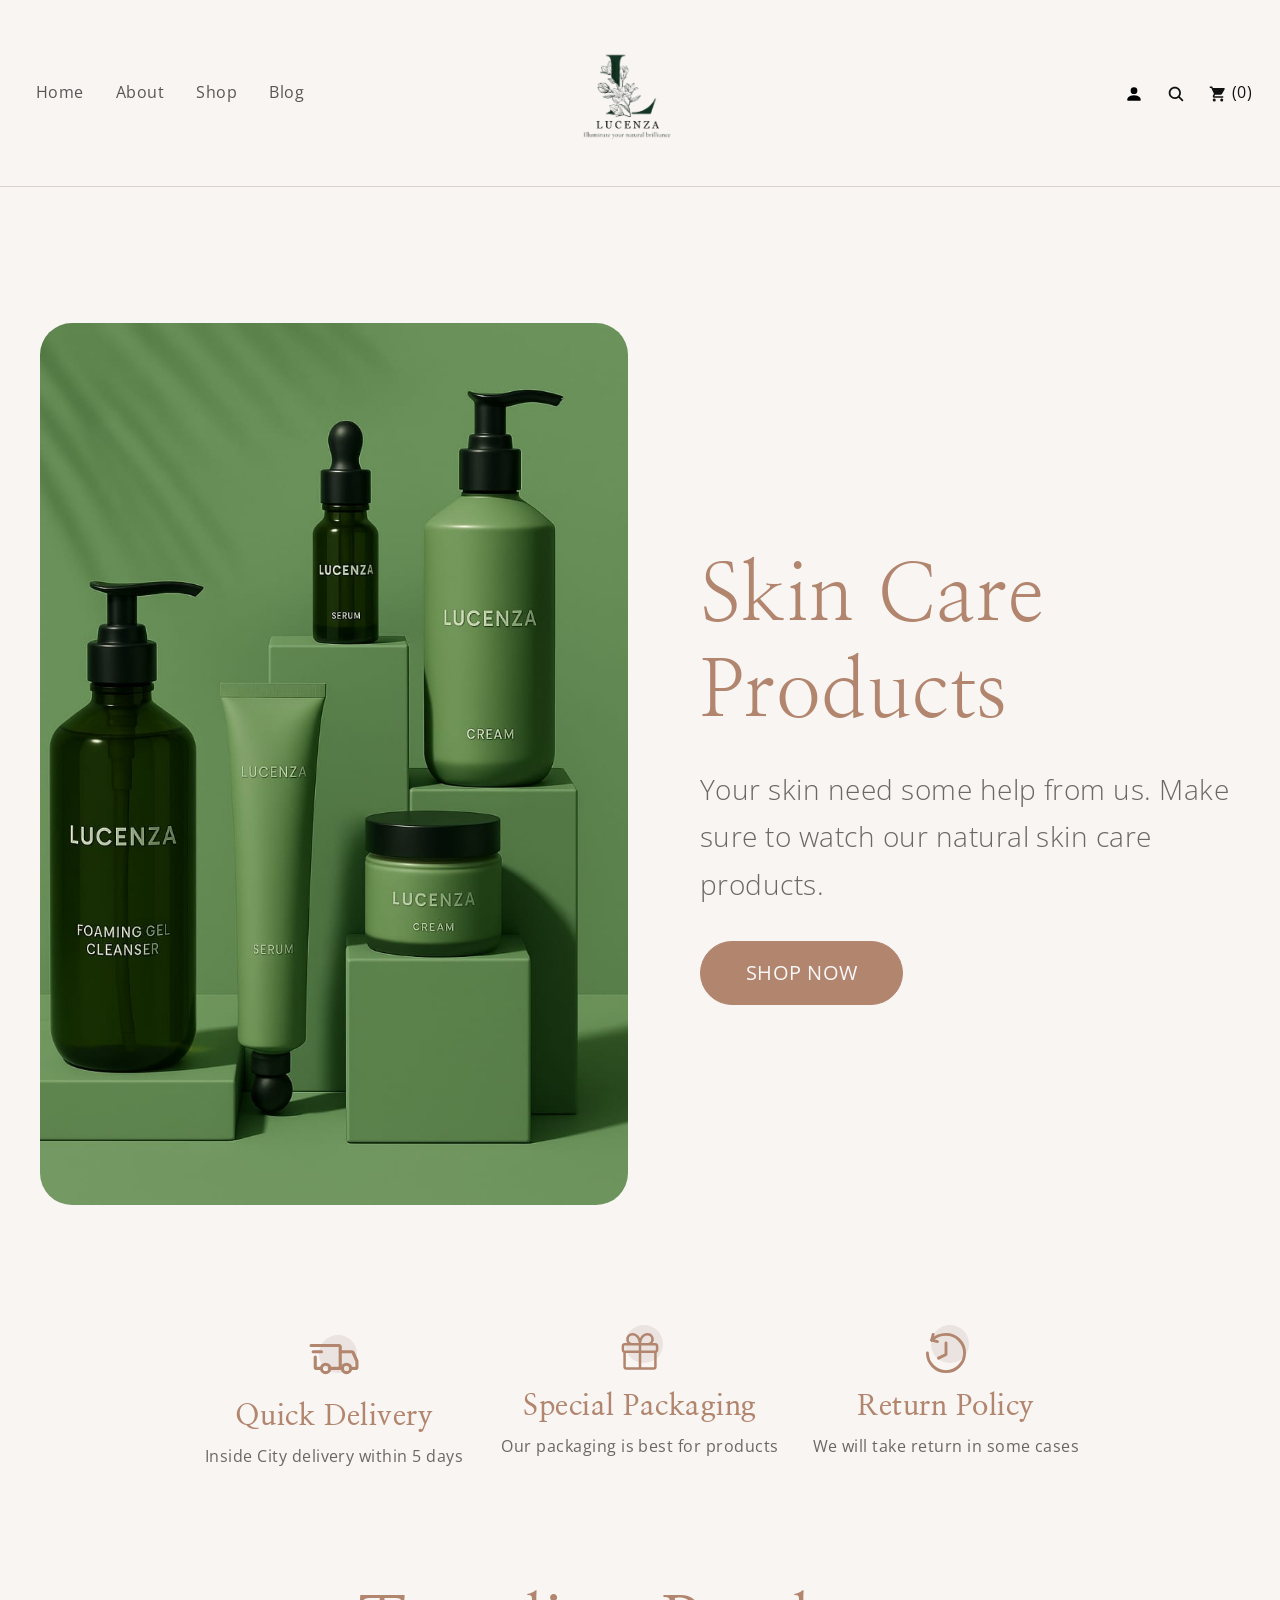
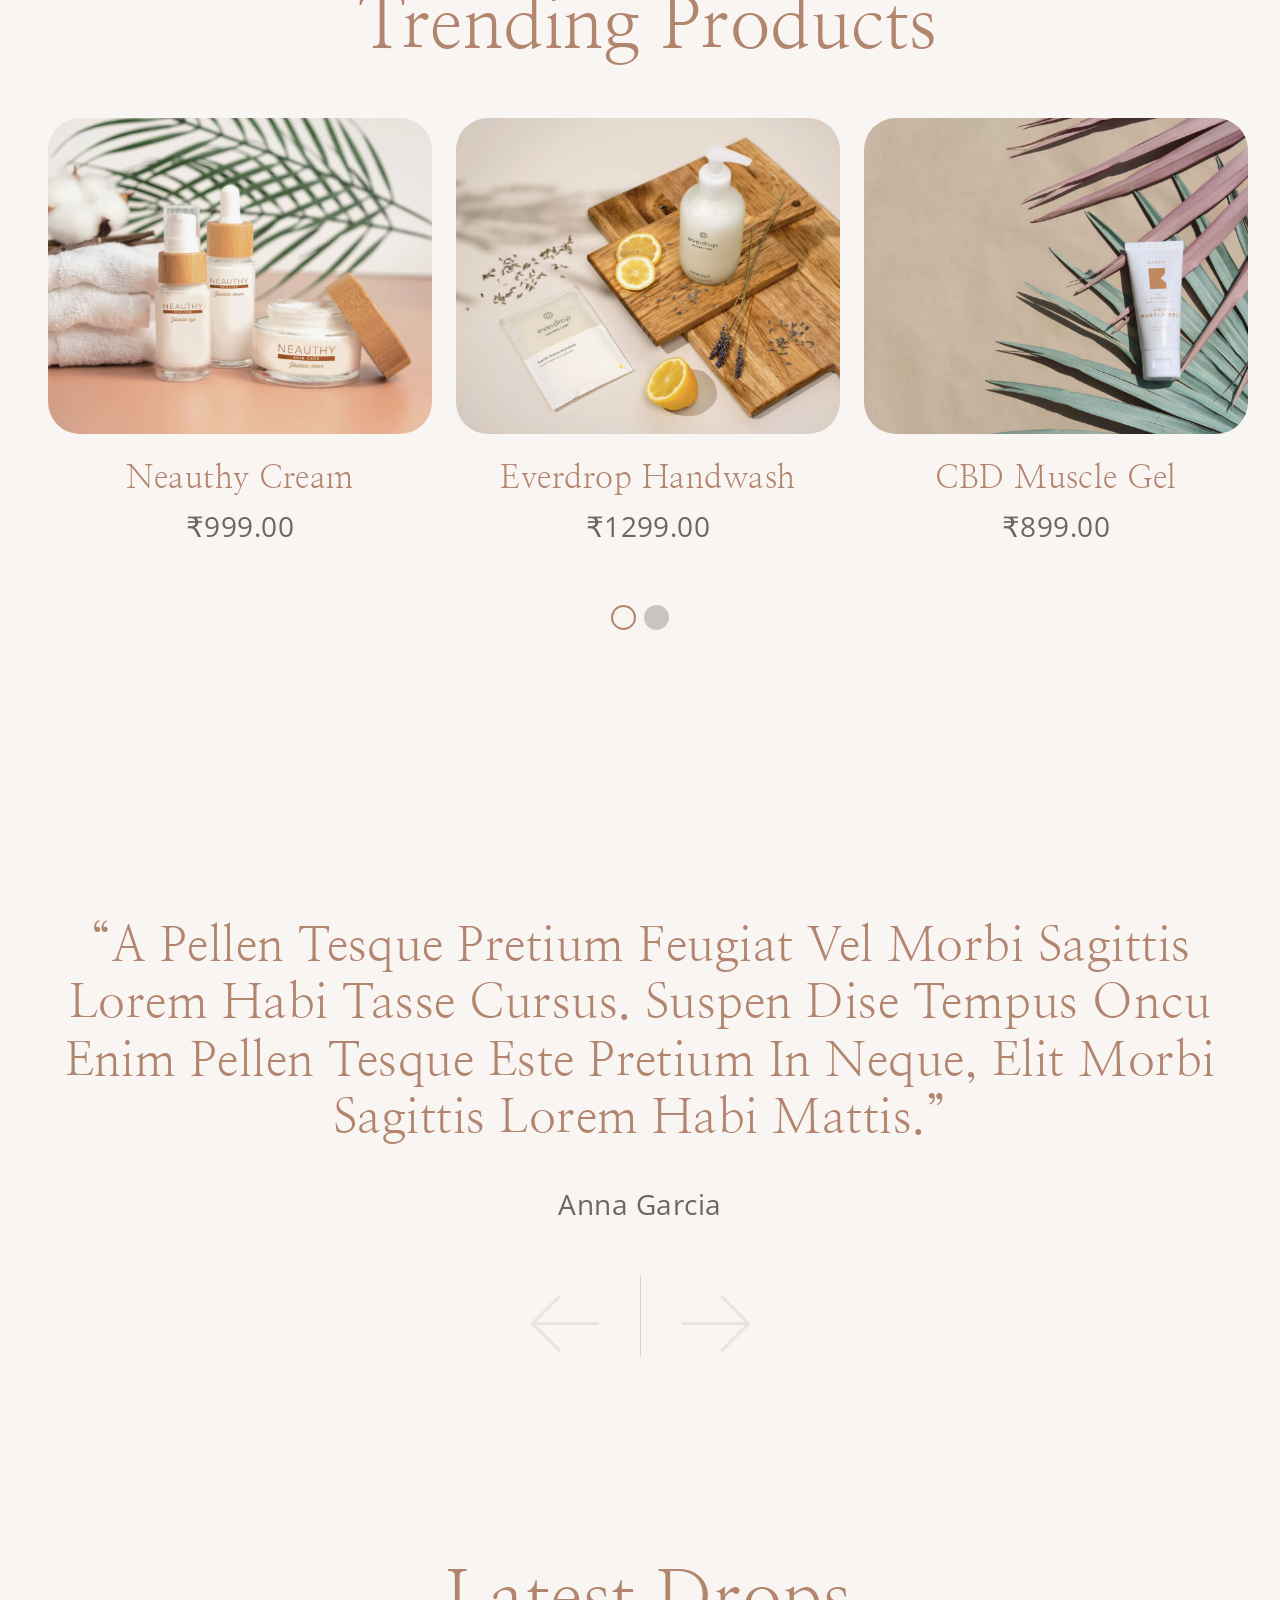
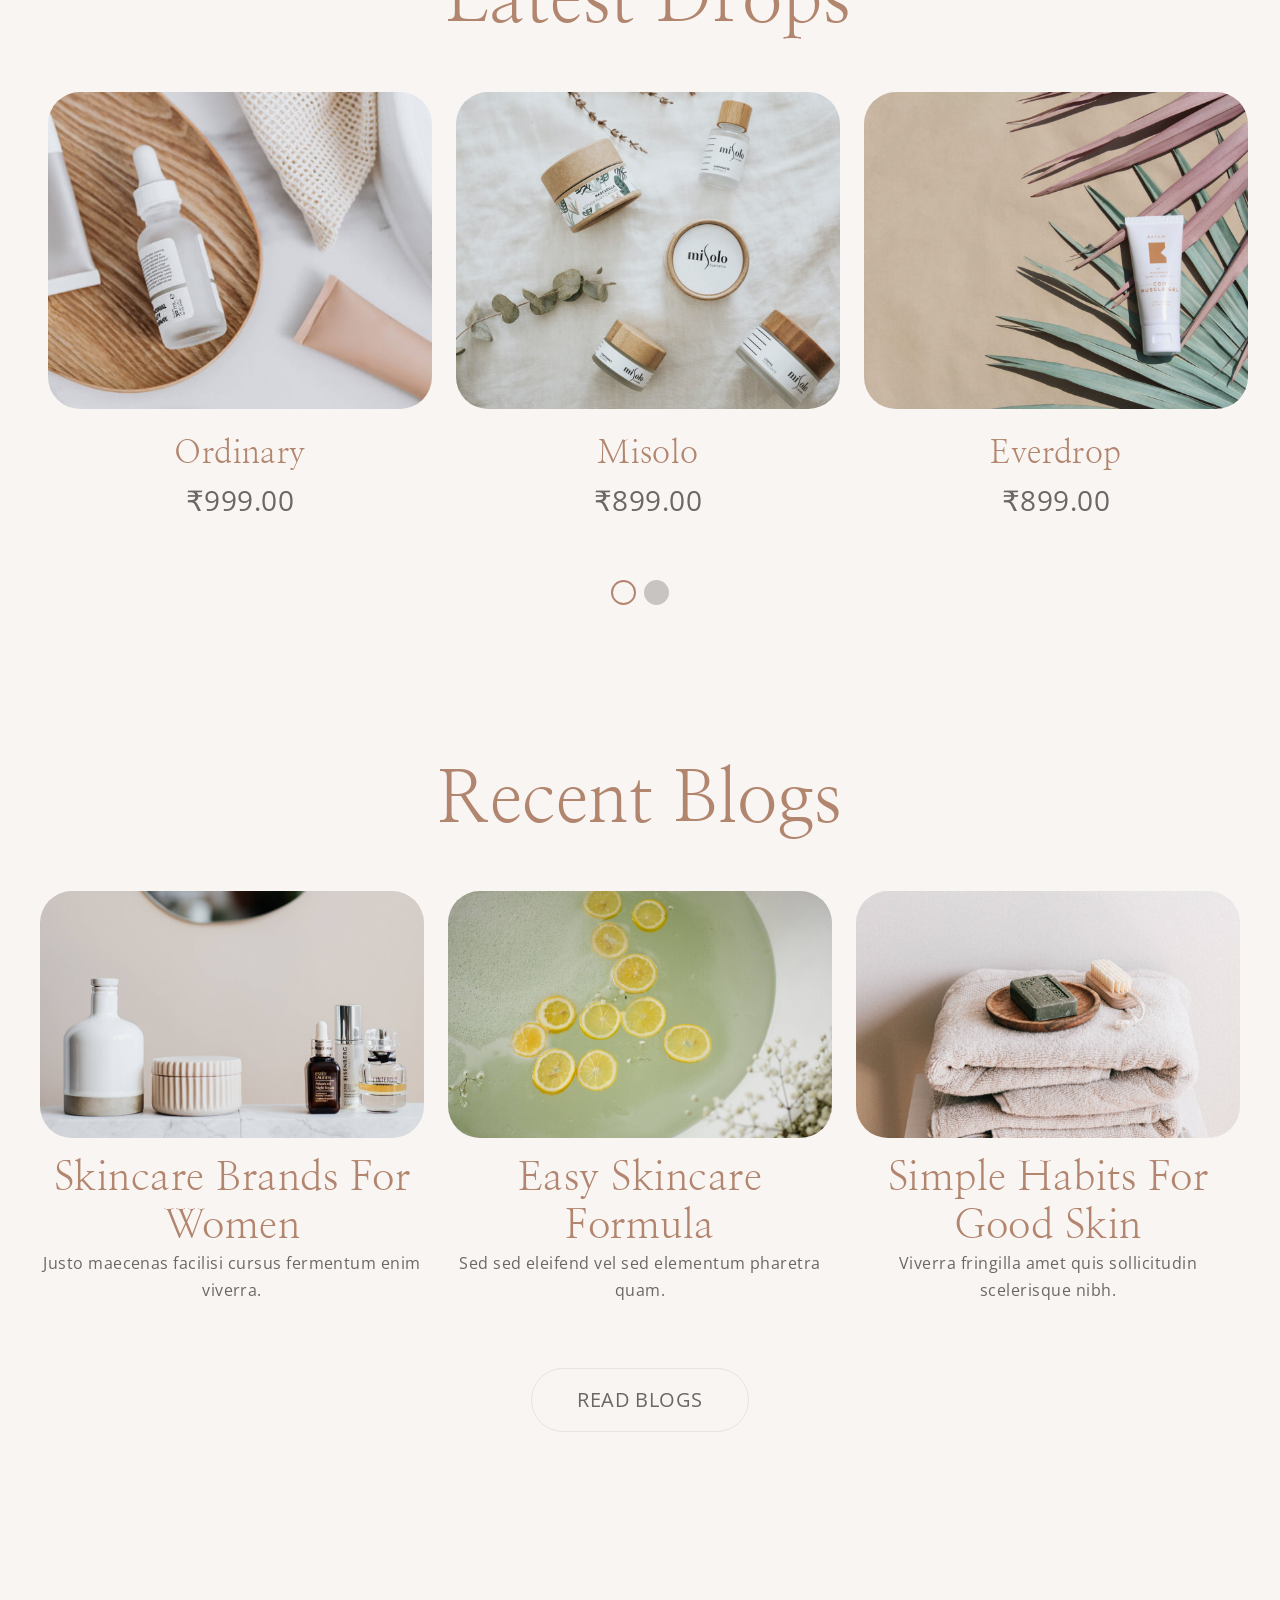
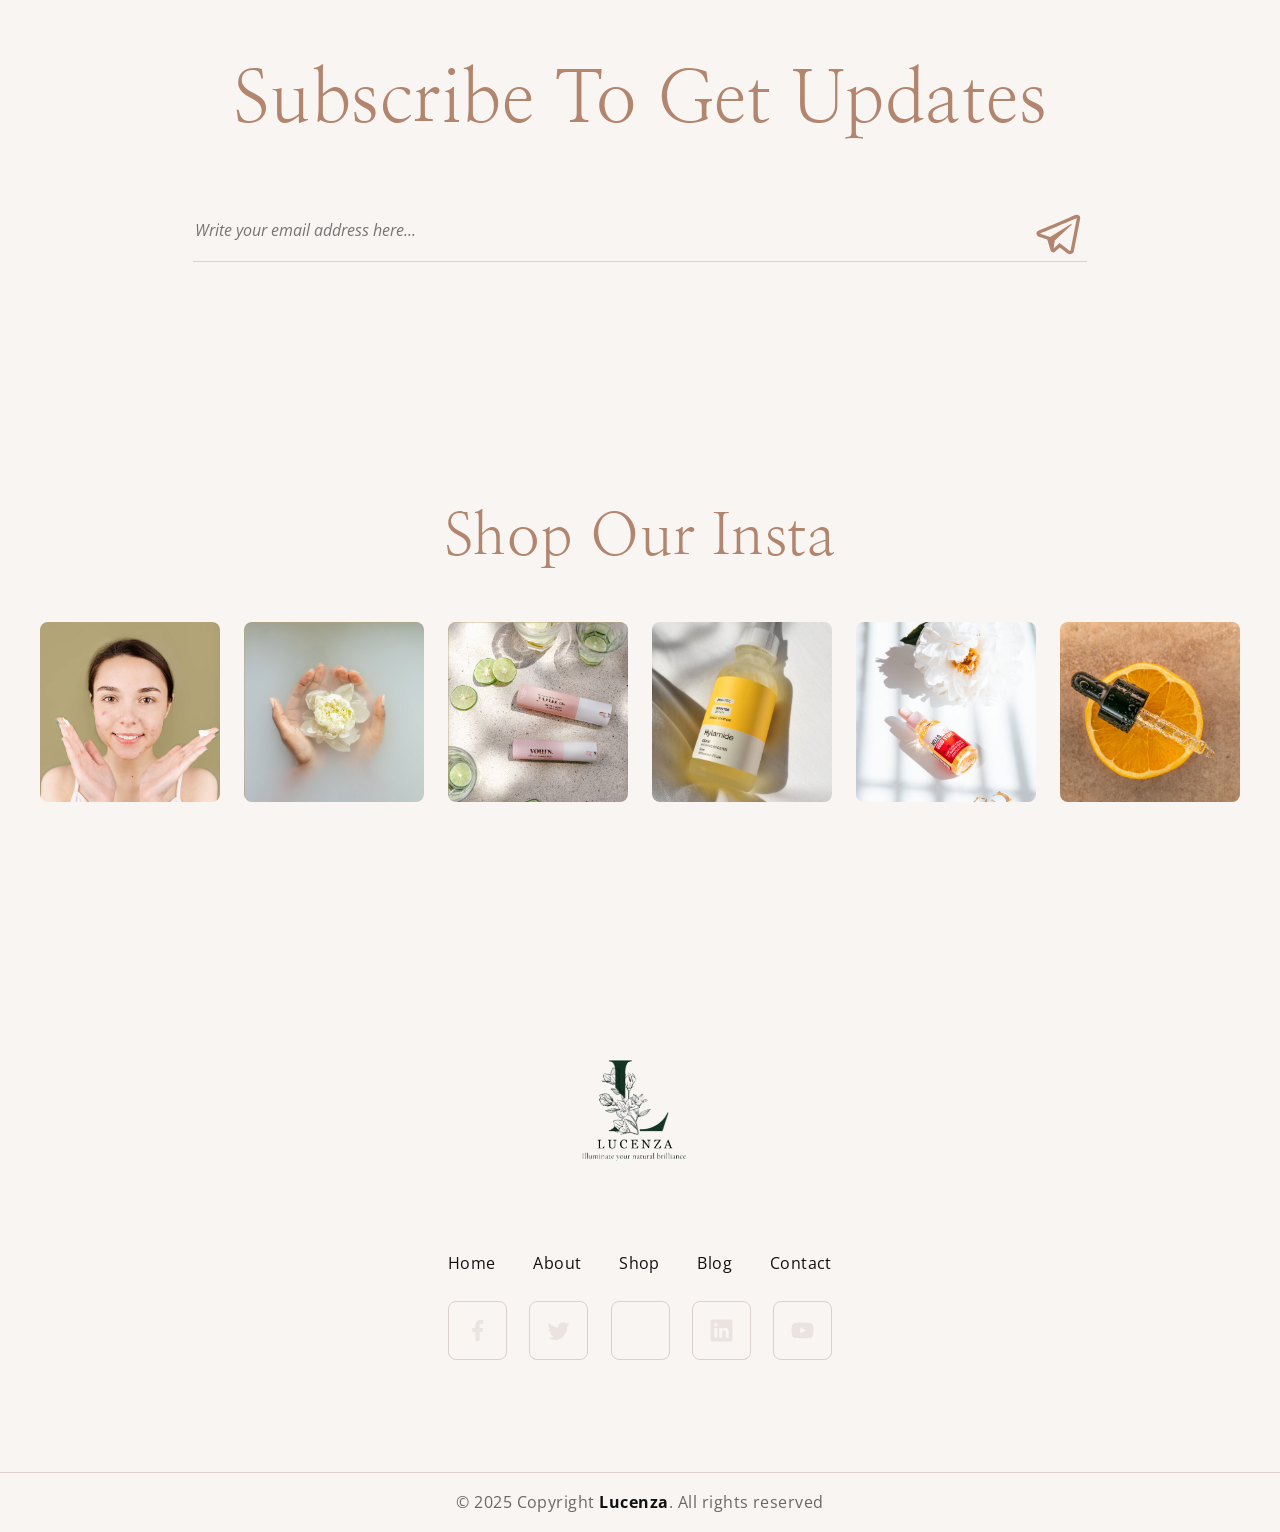
==== index.html @ 3d22a2c4 "intial push" ====
<!DOCTYPE html>
<html lang="en">

<head>
  <title>Lucenza - Skincare </title>
  <meta charset="utf-8">
  <meta http-equiv="X-UA-Compatible" content="IE=edge">
  <meta name="viewport" content="width=1200, initial-scale=1.0, maximum-scale=1.0, user-scalable=no">
  <meta name="format-detection" content="telephone=no">
  <meta name="apple-mobile-web-app-capable" content="yes">
  <meta name="author" content="TemplatesJungle">
  <meta name="keywords" content="html,css,template">
  <meta name="description" content="Bootstrap 5 Flores Skincare Products HTML CSS Template">
  <link href="https://cdn.jsdelivr.net/npm/bootstrap@5.3.0-alpha3/dist/css/bootstrap.min.css" rel="stylesheet"
    integrity="sha384-KK94CHFLLe+nY2dmCWGMq91rCGa5gtU4mk92HdvYe+M/SXH301p5ILy+dN9+nJOZ" crossorigin="anonymous">
  <link rel="stylesheet" type="text/css" href="css/vendor.css">
  <link rel="stylesheet" type="text/css" href="style.css">
  <link rel="stylesheet" href="https://cdn.jsdelivr.net/npm/swiper@9/swiper-bundle.min.css" />
  <link rel="preconnect" href="https://fonts.googleapis.com">
  <link rel="preconnect" href="https://fonts.gstatic.com" crossorigin>
  <link
    href="https://fonts.googleapis.com/css2?family=Nanum+Myeongjo:wght@400;700;800&family=Open+Sans:wght@300;400;500;600;700;800&display=swap"
    rel="stylesheet">
  <link rel="icon" type="image/png" href="images2/Lucenza.jpg">
</head>

<body class="bg-body" data-bs-spy="scroll" data-bs-target="#navbar" data-bs-root-margin="0px 0px -40%"
  data-bs-smooth-scroll="true" tabindex="0">
  <div class="desktop-only-message">This site is only available on desktop or laptop devices.</div>
  <svg xmlns="http://www.w3.org/2000/svg" style="display: none;">
    <symbol xmlns="http://www.w3.org/2000/svg" id="navbar-icon" viewBox="0 0 16 16">
      <path
        d="M14 10.5a.5.5 0 0 0-.5-.5h-3a.5.5 0 0 0 0 1h3a.5.5 0 0 0 .5-.5zm0-3a.5.5 0 0 0-.5-.5h-7a.5.5 0 0 0 0 1h7a.5.5 0 0 0 .5-.5zm0-3a.5.5 0 0 0-.5-.5h-11a.5.5 0 0 0 0 1h11a.5.5 0 0 0 .5-.5z" />
    </symbol>
    <symbol xmlns="http://www.w3.org/2000/svg" id="user" viewBox="0 0 16 16">
      <path d="M3 14s-1 0-1-1 1-4 6-4 6 3 6 4-1 1-1 1H3Zm5-6a3 3 0 1 0 0-6 3 3 0 0 0 0 6Z" />
    </symbol>
    <symbol xmlns="http://www.w3.org/2000/svg" id="cart" viewBox="0 0 24 24">
      <path fill="currentColor"
        d="M17 18c-1.11 0-2 .89-2 2a2 2 0 0 0 2 2a2 2 0 0 0 2-2a2 2 0 0 0-2-2M1 2v2h2l3.6 7.59l-1.36 2.45c-.15.28-.24.61-.24.96a2 2 0 0 0 2 2h12v-2H7.42a.25.25 0 0 1-.25-.25c0-.05.01-.09.03-.12L8.1 13h7.45c.75 0 1.41-.42 1.75-1.03l3.58-6.47c.07-.16.12-.33.12-.5a1 1 0 0 0-1-1H5.21l-.94-2M7 18c-1.11 0-2 .89-2 2a2 2 0 0 0 2 2a2 2 0 0 0 2-2a2 2 0 0 0-2-2Z" />
    </symbol>
    <symbol xmlns="http://www.w3.org/2000/svg" id="search" viewBox="0 0 512 512">
      <path fill="currentColor"
        d="M456.69 421.39L362.6 327.3a173.81 173.81 0 0 0 34.84-104.58C397.44 126.38 319.06 48 222.72 48S48 126.38 48 222.72s78.38 174.72 174.72 174.72A173.81 173.81 0 0 0 327.3 362.6l94.09 94.09a25 25 0 0 0 35.3-35.3ZM97.92 222.72a124.8 124.8 0 1 1 124.8 124.8a124.95 124.95 0 0 1-124.8-124.8Z" />
    </symbol>
    <symbol xmlns="http://www.w3.org/2000/svg" id="package" viewBox="0 0 24 24">
      <path fill="currentColor"
        d="M3.75 3.75A3.75 3.75 0 0 1 7.5 0c1.455 0 3.436.901 4.5 3.11C13.064.901 15.044 0 16.5 0a3.75 3.75 0 0 1 3 6h1.75c.966 0 1.75.784 1.75 1.75v2.5c0 .698-.409 1.301-1 1.582v8.418A1.75 1.75 0 0 1 20.25 22H3.75A1.75 1.75 0 0 1 2 20.25v-8.418c-.591-.282-1-.884-1-1.582v-2.5C1 6.784 1.784 6 2.75 6H4.5a3.733 3.733 0 0 1-.75-2.25ZM20.5 12h-7.75v8.5h7.5a.25.25 0 0 0 .25-.25Zm-9.25 8.5V12H3.5v8.25c0 .138.112.25.25.25Zm10-10a.25.25 0 0 0 .25-.25v-2.5a.25.25 0 0 0-.25-.25h-8.5v3Zm-18.5 0h8.5v-3h-8.5a.25.25 0 0 0-.25.25v2.5c0 .138.112.25.25.25Zm16-6.75A2.25 2.25 0 0 0 16.5 1.5c-1.15 0-3.433 1.007-3.72 4.5h3.72a2.25 2.25 0 0 0 2.25-2.25ZM11.22 6c-.287-3.493-2.57-4.5-3.72-4.5a2.25 2.25 0 1 0 0 4.5Z" />
    </symbol>
    <symbol xmlns="http://www.w3.org/2000/svg" id="return" viewBox="0 0 14 14">
      <g fill="none" stroke="currentColor" stroke-linecap="round" stroke-linejoin="round">
        <path d="M.5 7A6.5 6.5 0 1 0 7 .5a7.23 7.23 0 0 0-5 2" />
        <path d="m2.5.5l-.5 2L4 3m3 .5v4L4.4 8.8" />
      </g>
    </symbol>
    <symbol xmlns="http://www.w3.org/2000/svg" id="truck" viewBox="0 0 24 24">
      <g fill="none" stroke="currentColor" stroke-linecap="round" stroke-width="1.5">
        <path stroke-linejoin="round" stroke-miterlimit="1.5"
          d="M8 19a2 2 0 1 0 0-4a2 2 0 0 0 0 4Zm10 0a2 2 0 1 0 0-4a2 2 0 0 0 0 4Z" />
        <path d="M10.05 17H15V6.6a.6.6 0 0 0-.6-.6H1m4.65 11H3.6a.6.6 0 0 1-.6-.6v-4.9" />
        <path stroke-linejoin="round" d="M2 9h4" />
        <path d="M15 9h5.61a.6.6 0 0 1 .548.356l1.79 4.028a.6.6 0 0 1 .052.243V16.4a.6.6 0 0 1-.6.6h-1.9M15 17h1" />
      </g>
    </symbol>
    <symbol xmlns="http://www.w3.org/2000/svg" id="cart-outline" viewBox="0 0 24 24">
      <path fill="currentColor"
        d="M17 18a2 2 0 0 1 2 2a2 2 0 0 1-2 2a2 2 0 0 1-2-2c0-1.11.89-2 2-2M1 2h3.27l.94 2H20a1 1 0 0 1 1 1c0 .17-.05.34-.12.5l-3.58 6.47c-.34.61-1 1.03-1.75 1.03H8.1l-.9 1.63l-.03.12a.25.25 0 0 0 .25.25H19v2H7a2 2 0 0 1-2-2c0-.35.09-.68.24-.96l1.36-2.45L3 4H1V2m6 16a2 2 0 0 1 2 2a2 2 0 0 1-2 2a2 2 0 0 1-2-2c0-1.11.89-2 2-2m9-7l2.78-5H6.14l2.36 5H16Z" />
    </symbol>
    <symbol xmlns="http://www.w3.org/2000/svg" id="send" viewBox="0 0 32 32">
      <path fill="currentColor"
        d="M26.07 3.996a2.974 2.974 0 0 0-.933.223h-.004c-.285.113-1.64.683-3.7 1.547l-7.382 3.109c-5.297 2.23-10.504 4.426-10.504 4.426l.062-.024s-.359.118-.734.375a2.03 2.03 0 0 0-.586.567c-.184.27-.332.683-.277 1.11c.09.722.558 1.155.894 1.394c.34.242.664.355.664.355h.008l4.883 1.645c.219.703 1.488 4.875 1.793 5.836c.18.574.355.933.574 1.207c.106.14.23.257.379.351a1.119 1.119 0 0 0 .246.106l-.05-.012c.015.004.027.016.038.02c.04.011.067.015.118.023c.773.234 1.394-.246 1.394-.246l.035-.028l2.883-2.625l4.832 3.707l.11.047c1.007.442 2.027.196 2.566-.238c.543-.437.754-.996.754-.996l.035-.09l3.734-19.129c.106-.472.133-.914.016-1.343a1.807 1.807 0 0 0-.781-1.047a1.872 1.872 0 0 0-1.067-.27zm-.101 2.05c-.004.063.008.056-.02.177v.011l-3.699 18.93c-.016.027-.043.086-.117.145c-.078.062-.14.101-.465-.028l-5.91-4.531l-3.57 3.254l.75-4.79l9.656-9c.398-.37.265-.448.265-.448c.028-.454-.601-.133-.601-.133l-12.176 7.543l-.004-.02l-5.836-1.965v-.004l-.015-.003a.27.27 0 0 0 .03-.012l.032-.016l.031-.011s5.211-2.196 10.508-4.426c2.652-1.117 5.324-2.242 7.379-3.11a807.312 807.312 0 0 1 3.66-1.53c.082-.032.043-.032.102-.032z">
      </path>
    </symbol>
    <symbol xmlns="http://www.w3.org/2000/svg" id="facebook" viewBox="0 0 24 24">
      <path fill="currentColor"
        d="M14 13.5h2.5l1-4H14v-2c0-1.03 0-2 2-2h1.5V2.14c-.326-.043-1.557-.14-2.857-.14C11.928 2 10 3.657 10 6.7v2.8H7v4h3V22h4v-8.5Z" />
    </symbol>
    <symbol xmlns="http://www.w3.org/2000/svg" id="youtube" viewBox="0 0 32 32">
      <path fill="currentColor"
        d="M29.41 9.26a3.5 3.5 0 0 0-2.47-2.47C24.76 6.2 16 6.2 16 6.2s-8.76 0-10.94.59a3.5 3.5 0 0 0-2.47 2.47A36.13 36.13 0 0 0 2 16a36.13 36.13 0 0 0 .59 6.74a3.5 3.5 0 0 0 2.47 2.47c2.18.59 10.94.59 10.94.59s8.76 0 10.94-.59a3.5 3.5 0 0 0 2.47-2.47A36.13 36.13 0 0 0 30 16a36.13 36.13 0 0 0-.59-6.74ZM13.2 20.2v-8.4l7.27 4.2Z" />
    </symbol>
    <symbol xmlns="http://www.w3.org/2000/svg" id="instagram" viewBox="0 0 256 256">
      <path fill="currentColor"
        d="M128 80a48 48 0 1 0 48 48a48.05 48.05 0 0 0-48-48Zm0 80a32 32 0 1 1 32-32a32 32 0 0 1-32 32Zm48-136H80a56.06 56.06 0 0 0-56 56v96a56.06 56.06 0 0 0 56 56h96a56.06 56.06 0 0 0 56-56V80a56.06 56.06 0 0 0-56-56Zm40 152a40 40 0 0 1-40 40H80a40 40 0 0 1-40-40V80a40 40 0 0 1 40-40h96a40 40 0 0 1 40 40ZM192 76a12 12 0 1 1-12-12a12 12 0 0 1 12 12Z" />
    </symbol>
    <symbol xmlns="http://www.w3.org/2000/svg" id="twitter" viewBox="0 0 24 24">
      <path fill="currentColor"
        d="M22.46 6c-.77.35-1.6.58-2.46.69c.88-.53 1.56-1.37 1.88-2.38c-.83.5-1.75.85-2.72 1.05C18.37 4.5 17.26 4 16 4c-2.35 0-4.27 1.92-4.27 4.29c0 .34.04.67.11.98C8.28 9.09 5.11 7.38 3 4.79c-.37.63-.58 1.37-.58 2.15c0 1.49.75 2.81 1.91 3.56c-.71 0-1.37-.2-1.95-.5v.03c0 2.08 1.48 3.82 3.44 4.21a4.22 4.22 0 0 1-1.93.07a4.28 4.28 0 0 0 4 2.98a8.521 8.521 0 0 1-5.33 1.84c-.34 0-.68-.02-1.02-.06C3.44 20.29 5.7 21 8.12 21C16 21 20.33 14.46 20.33 8.79c0-.19 0-.37-.01-.56c.84-.6 1.56-1.36 2.14-2.23Z" />
    </symbol>
    <symbol xmlns="http://www.w3.org/2000/svg" id="linkedin" viewBox="0 0 512 512">
      <path fill="currentColor"
        d="M444.17 32H70.28C49.85 32 32 46.7 32 66.89v374.72C32 461.91 49.85 480 70.28 480h373.78c20.54 0 35.94-18.21 35.94-38.39V66.89C480.12 46.7 464.6 32 444.17 32Zm-273.3 373.43h-64.18V205.88h64.18ZM141 175.54h-.46c-20.54 0-33.84-15.29-33.84-34.43c0-19.49 13.65-34.42 34.65-34.42s33.85 14.82 34.31 34.42c-.01 19.14-13.31 34.43-34.66 34.43Zm264.43 229.89h-64.18V296.32c0-26.14-9.34-44-32.56-44c-17.74 0-28.24 12-32.91 23.69c-1.75 4.2-2.22 9.92-2.22 15.76v113.66h-64.18V205.88h64.18v27.77c9.34-13.3 23.93-32.44 57.88-32.44c42.13 0 74 27.77 74 87.64Z" />
    </symbol>
    <symbol xmlns="http://www.w3.org/2000/symbol" id="arrow-left-light" viewBox="0 0 256 256">
      <path fill="currentColor"
        d="M220 128a4 4 0 0 1-4 4H49.66l65.17 65.17a4 4 0 0 1-5.66 5.66l-72-72a4 4 0 0 1 0-5.66l72-72a4 4 0 0 1 5.66 5.66L49.66 124H216a4 4 0 0 1 4 4Z" />
    </symbol>
    <symbol xmlns="http://www.w3.org/2000/symbol" id="arrow-right-light" viewBox="0 0 256 256">
      <path fill="currentColor"
        d="m218.83 130.83l-72 72a4 4 0 0 1-5.66-5.66L206.34 132H40a4 4 0 0 1 0-8h166.34l-65.17-65.17a4 4 0 0 1 5.66-5.66l72 72a4 4 0 0 1 0 5.66Z" />
    </symbol>
    <symbol xmlns="http://www.w3.org/2000/svg" id="close-btn" viewBox="0 0 24 24">
      <path fill="currentColor"
        d="M6.4 19L5 17.6l5.6-5.6L5 6.4L6.4 5l5.6 5.6L17.6 5L19 6.4L13.4 12l5.6 5.6l-1.4 1.4l-5.6-5.6L6.4 19Z" />
    </symbol>
  </svg>
  <div class="offcanvas offcanvas-end" data-bs-scroll="true" tabindex="-1" id="offcanvasCart" aria-labelledby="My Cart">
    <div class="offcanvas-header">
      <button type="button" class="btn-close" data-bs-dismiss="offcanvas" aria-label="Close"></button>
    </div>
    <div class="offcanvas-body">
      <div class="order-md-last">
        <h4 class="d-flex justify-content-between align-items-center mb-3 border-bottom pb-3">
          <span class="text-dark">Cart</span>
          <span class="badge bg-primary rounded-pill">3</span>
        </h4>
        <ul class="list-group mb-3">
          <li class="list-group-item border-0 d-flex justify-content-between lh-sm">
            <div>
              <h6 class="my-0">Neauthy Cream</h6>
              <small class="text-body-secondary">Brief Description</small>
            </div>
            <span class="text-body-secondary">₹999</span>
          </li>
          <li class="list-group-item border-0 d-flex justify-content-between lh-sm">
            <div>
              <h6 class="my-0">Everdrop Handwash</h6>
              <small class="text-body-secondary">Brief Description</small>
            </div>
            <span class="text-body-secondary">₹1299</span>
          </li>
          <li class="list-group-item border-0 d-flex justify-content-between lh-sm">
            <div>
              <h6 class="my-0">CBD Muscle Gel</h6>
              <small class="text-body-secondary">Brief Description</small>
            </div>
            <span class="text-body-secondary">₹899</span>
          </li>
          <li class="list-group-item border-0 d-flex justify-content-between">
            <span>Total (INR)</span>
            <strong>₹30499</strong>
          </li>
        </ul>
        <button class="w-100 btn btn-dark btn-lg" type="submit">Continue to Checkout</button>
      </div>
    </div>
  </div>
  <div class="search-box position-relative overflow-hidden w-100">
    <div class="search-wrap">
      <div class="close-button position-absolute">
        <svg class="close-btn" width="18" height="18">
          <use xlink:href="#close-btn"></use>
        </svg>
      </div>
      <form id="search-form" class="text-center pt-3" action="" method="">
        <input type="text" class="search-input fs-5 p-4 bg-body" placeholder="Search...">
        <svg class="search" width="22" height="22">
          <use xlink:href="#search"></use>
        </svg>
      </form>
    </div>
  </div>
  <header id="header" class="site-header border-bottom ">
    <div class="container-fluid">
      <div class="row">
        <nav class="navbar navbar-expand-lg">
          <button class="navbar-toggler d-flex d-lg-none order-3 p-2 border-0 shadow-none" type="button"
            data-bs-toggle="offcanvas" data-bs-target="#bdNavbar" aria-controls="bdNavbar" aria-expanded="false"
            aria-label="Toggle navigation">
            <svg class="navbar-icon" width="40" height="40">
              <use xlink:href="#navbar-icon"></use>
            </svg>
          </button>
          <a href="index.html" class="navbar-brand order-2 order-lg-2 d-flex d-lg-none">
            <img src="images/main-logo.png" alt="Logo">
          </a>
          <div class="offcanvas offcanvas-end order-3" tabindex="-1" id="bdNavbar"
            aria-labelledby="bdNavbarOffcanvasLabel">
            <div class="offcanvas-body align-items-center">
              <div class="offcanvas-header px-4 pb-0">
                <button type="button" class="btn-close btn-close-black" data-bs-dismiss="offcanvas" aria-label="Close"
                  data-bs-target="#bdNavbar"></button>
              </div>
              <div class="col-md-5">
                <div class="navbar-collapse order-1 order-lg-1" id="navbarMenu">
                  <ul class="navbar-nav mr-auto">
                    <li class="nav-item">
                      <a class="nav-link pe-4" href="#">Home</a>
                    </li>
                    <li class="nav-item">
                      <a class="nav-link pe-4" href="#">About</a>
                    </li>
                    <li class="nav-item">
                      <a class="nav-link pe-4" href="#">Shop</a>
                    </li>
                    <li class="nav-item">
                      <a class="nav-link pe-4" href="#">Blog</a>
                    </li>


                  </ul>
                </div>
              </div>
              <div class="col-md-2 d-flex justify-content-center">
                <a href="index.html" class="navbar-brand order-2 order-lg-2">
                  <img class="navbar-logo" src="images2/NoBG.png" alt="Logo">
                </a>
              </div>
              <div class="col-md-5">
                <ul
                  class="user-items list-unstyled d-none d-lg-flex justify-content-end align-items-center order-3 flex-grow-1 gap-4 m-0">
                  <li>
                    <a href="#" data-bs-toggle="offcanvas" data-bs-target="#offcanvasLogin"
                      aria-controls="offcanvasLogin">
                      <svg class="user" width="18" height="18">
                        <use xlink:href="#user"></use>
                      </svg>
                    </a>
                  </li>
                  <li class="search-item" data-bs-toggle="collapse" data-bs-target="#search-box"
                    aria-controls="search-box" aria-expanded="false" aria-label="Toggle navigation">
                    <a href="#">
                      <svg class="search" width="18" height="18">
                        <use xlink:href="#search"></use>
                      </svg>
                    </a>
                  </li>
                  <li>
                    <a href="cart.html" data-bs-toggle="offcanvas" data-bs-target="#offcanvasCart"
                      aria-controls="offcanvasCart">
                      <svg class="cart" width="18" height="18">
                        <use xlink:href="#cart"></use>
                      </svg>
                      <span>(0)</span>
                    </a>
                  </li>
                </ul>
              </div>
            </div>
          </div>
        </nav>
      </div>
    </div>
  </header>


  <section id="intro" class="my-lg-8">
    <div class="container-lg">
      <div class="row align-items-center justify-content-center">
        <div class="col-lg-6">
          <div class="image-holder text-center">
            <img src="images2/Hero.jpg" alt="banner" class="img-fluid rounded-5">
          </div>
        </div>
        <div class="col-lg-6">
          <div class="banner-content ms-lg-5">
            <h1 class="display-1">Skin Care Products</h1>
            <p class="fs-3 fw-light">Your skin need some help from us. Make sure to watch our natural skin care
              products.</p>
            <a href="#" class="btn btn-lg btn-primary text-uppercase mt-3 rounded-5">Shop Now</a>
          </div>
        </div>
      </div>
    </div>
  </section>


  <section id="company-services">
    <div class="container-lg">
      <div class="row justify-content-center">
        <div class="col-lg-3 col-md-6 col-sm-6 mb-4">
          <div class="icon-box text-center">
            <div class="icon-box-icon mb-3">
              <svg class="truck svg-primary" width="50" height="50">
                <use xlink:href="#truck"></use>
              </svg>
              <div class="circle-pattern position-relative"></div>
            </div>
            <div class="icon-box-content">
              <h4 class="fw-3 fw-bold text-capitalize">Quick delivery</h4>
              <p>Inside City delivery within 5 days</p>
            </div>
          </div>
        </div>
        <div class="col-lg-3 col-md-6 col-sm-6 mb-4">
          <div class="icon-box text-center">
            <div class="icon-box-icon mb-3">
              <svg class="package svg-primary" width="40" height="40">
                <use xlink:href="#package"></use>
              </svg>
              <div class="circle-pattern position-relative"></div>
            </div>
            <div class="icon-box-content">
              <h4 class="fw-3 fw-bold text-capitalize">Special Packaging</h4>
              <p>Our packaging is best for products </p>
            </div>
          </div>
        </div>
        <div class="col-lg-3 col-md-6 col-sm-6 mb-4">
          <div class="icon-box text-center">
            <div class="icon-box-icon mb-3">
              <svg class="return svg-primary" width="40" height="40">
                <use xlink:href="#return"></use>
              </svg>
              <div class="circle-pattern position-relative"></div>
            </div>
            <div class="icon-box-content">
              <h4 class="fw-3 fw-bold text-capitalize">Return policy</h4>
              <p>We will take return in some cases</p>
            </div>
          </div>
        </div>
      </div>
    </div>
  </section>


  <!-- <section id="about-us" class="py-lg-8">
    <div class="container">
      <div class="row align-items-center g-md-5">
        <div class="col-lg-6 col-md-6 col-sm-12 mb-5">
          <div class="display-header">
            <div class="image-holder">
              <img src="images/single-image1.png" alt="about" class="img-fluid">
            </div>
          </div>
        </div>
        <div class="col-lg-6 col-md-6 col-sm-12 ps-5">
          <div class="p-1">
            <h2 class="display-2 m-1">Who Are We ?</h2>
            <p class="fs-3 fw-light">We are the only best online store for best skin care solution.</p>
            <p>Et id sapien id enim, sit tempor cursus elit, fusce. Nunc tristique facilisis consectetur at vivamus ut
              porta porta. Ut nisl, tortor, aliquam blandit vitae vehicula vivamus leo nullam urna, scelerisque unc
              lectus phasellus adipiscing arcu. Tristique facilisis nunc consectetur at tempor cursusut porta .</p>
          </div>
          <div class="text-left">
            <a href="shop.html" class="btn btn-lg btn-outline-gray text-uppercase mt-3 rounded-5">About Us</a>
          </div>
        </div>
      </div>
    </div>
  </section> -->


  <section id="trending-products" class="product-carousel overflow-hidden p-5 bg-overlay position-relative">
    <div class="container-lg">
      <div class="section-header text-center mb-5">
        <h2 class="display-2">Trending Products</h2>
      </div>
      <div class="swiper product-swiper mb-5">
        <div class="swiper-wrapper">
          <div class="swiper-slide">
            <div class="product-item">
              <div class="image-holder position-relative">
                <img src="images/product-item1.jpg" alt="product-item" class="img-fluid rounded-5">
                <div
                  class="cart-button overlay-item position-absolute d-flex justify-content-center align-items-center">
                  <div class="btn-left">
                    <a href="#" class="btn btn-normal text-light">Add to Cart</a>
                  </div>
                </div>
              </div>
              <div class="product-detail text-center">
                <h3 class="fs-2 mb-1">
                  <a href="#" class="text-primary">Neauthy Cream</a>
                </h3>
                <span class="item-price text-gray-dark fs-3">₹999.00</span>
              </div>
            </div>
          </div>
          <div class="swiper-slide">
            <div class="product-item">
              <div class="image-holder position-relative">
                <img src="images/product-item2.jpg" alt="product-item" class="img-fluid rounded-5">
                <div
                  class="cart-button overlay-item position-absolute d-flex justify-content-center align-items-center">
                  <div class="btn-left">
                    <a href="#" class="btn btn-normal text-light">Add to Cart</a>
                  </div>
                </div>
              </div>
              <div class="product-detail text-center">
                <h3 class="fs-2 mb-1">
                  <a href="#" class="text-primary">Everdrop Handwash</a>
                </h3>
                <span class="item-price text-gray-dark fs-3">₹1299.00</span>
              </div>
            </div>
          </div>
          <div class="swiper-slide">
            <div class="product-item">
              <div class="image-holder position-relative">
                <img src="images/product-item3.jpg" alt="product-item" class="img-fluid rounded-5">
                <div
                  class="cart-button overlay-item position-absolute d-flex justify-content-center align-items-center">
                  <div class="btn-left">
                    <a href="#" class="btn btn-normal text-light">Add to Cart</a>
                  </div>
                </div>
              </div>
              <div class="product-detail text-center">
                <h3 class="fs-2 mb-1">
                  <a href="#" class="text-primary">CBD Muscle Gel</a>
                </h3>
                <span class="item-price text-gray-dark fs-3">₹899.00</span>
              </div>
            </div>
          </div>
          <div class="swiper-slide">
            <div class="product-item">
              <div class="image-holder position-relative">
                <img src="images/product-item1.jpg" alt="product-item" class="img-fluid rounded-5">
                <div
                  class="cart-button overlay-item position-absolute d-flex justify-content-center align-items-center">
                  <div class="btn-left">
                    <a href="#" class="btn btn-normal text-light">Add to Cart</a>
                  </div>
                </div>
              </div>
              <div class="product-detail text-center">
                <h3 class="fs-2 mb-1">
                  <a href="#" class="text-primary">Neauthy Cream</a>
                </h3>
                <span class="item-price text-gray-dark fs-3">₹999.00</span>
              </div>
            </div>
          </div>
        </div>
      </div>
      <div class="swiper-pagination position-absolute"></div>
    </div>
  </section>


  <section id="testimonials" class="my-lg-8">
    <div class="container">
      <div class="swiper review-swiper position-relative py-lg-8">
        <div class="swiper-wrapper">
          <div class="swiper-slide text-center d-flex justify-content-center">
            <div class="review-item">
              <blockquote class="display-5 heading-font text-capitalize text-primary">“A pellen tesque pretium feugiat
                vel morbi sagittis lorem habi tasse cursus. Suspen dise tempus oncu enim pellen tesque este pretium in
                neque, elit morbi sagittis lorem habi mattis.”</blockquote>
              <div class="author-detail">
                <div class="name text-gray-dark text-capitalize pt-3 fs-3">Anna Garcia</div>
              </div>
            </div>
          </div>
          <div class="swiper-slide text-center d-flex justify-content-center">
            <div class="review-item">
              <blockquote class="display-5 heading-font text-capitalize text-primary">“Vel morbi sagittis lorem habi
                tasse cursus. Suspen dise tempus oncu enim pellen tesque este pretium in neque, elit morbi sagittis
                lorem habi mattis.”</blockquote>
              <div class="author-detail">
                <div class="name text-gray-dark text-capitalize pt-3 fs-3">Jenny Brown</div>
              </div>
            </div>
          </div>
        </div>
        <div class="swiper-arrow-wrap position-absolute d-flex align-items-center justify-content-center mt-5">
          <div class="swiper-arrow swiper-arrow-prev border-end">
            <svg class="arrow-left-light svg-secondary" width="150" height="95">
              <use xlink:href="#arrow-left-light" />
            </svg>
          </div>
          <div class="swiper-arrow swiper-arrow-next">
            <svg class="arrow-right-light svg-secondary" width="150" height="95">
              <use xlink:href="#arrow-right-light" />
            </svg>
          </div>
        </div>
      </div>
    </div>
  </section>




  <section id="latest-drops" class="product-carousel overflow-hidden p-5 bg-overlay position-relative">
    <div class="container-lg">
      <div class="section-header text-center mb-5">
        <h2 class="display-2">Latest Drops</h2>
      </div>
      <div class="swiper product-swiper mb-5">
        <div class="swiper-wrapper">
          <div class="swiper-slide">
            <div class="product-item">
              <div class="image-holder position-relative">
                <img src="images/product-item5.jpg" alt="product-item" class="img-fluid rounded-5">
                <div
                  class="cart-button overlay-item position-absolute d-flex justify-content-center align-items-center">
                  <div class="btn-left">
                    <a href="#" class="btn btn-normal text-light">Add to Cart</a>
                  </div>
                </div>
              </div>
              <div class="product-detail text-center">
                <h3 class="fs-2 mb-1">
                  <a href="#" class="text-primary">Ordinary</a>
                </h3>
                <span class="item-price text-gray-dark fs-3">₹999.00</span>
              </div>
            </div>
          </div>
          <div class="swiper-slide">
            <div class="product-item">
              <div class="image-holder position-relative">
                <img src="images/product-item6.jpg" alt="product-item" class="img-fluid rounded-5">
                <div
                  class="cart-button overlay-item position-absolute d-flex justify-content-center align-items-center">
                  <div class="btn-left">
                    <a href="#" class="btn btn-normal text-light">Add to Cart</a>
                  </div>
                </div>
              </div>
              <div class="product-detail text-center">
                <h3 class="fs-2 mb-1">
                  <a href="#" class="text-primary">Misolo</a>
                </h3>
                <span class="item-price text-gray-dark fs-3">₹899.00</span>
              </div>
            </div>
          </div>
          <div class="swiper-slide">
            <div class="product-item">
              <div class="image-holder position-relative">
                <img src="images/product-item3.jpg" alt="product-item" class="img-fluid rounded-5">
                <div
                  class="cart-button overlay-item position-absolute d-flex justify-content-center align-items-center">
                  <div class="btn-left">
                    <a href="#" class="btn btn-normal text-light">Add to Cart</a>
                  </div>
                </div>
              </div>
              <div class="product-detail text-center">
                <h3 class="fs-2 mb-1">
                  <a href="#" class="text-primary">Everdrop</a>
                </h3>
                <span class="item-price text-gray-dark fs-3">₹899.00</span>
              </div>
            </div>
          </div>
          <div class="swiper-slide">
            <div class="product-item">
              <div class="image-holder position-relative">
                <img src="images/product-item5.jpg" alt="product-item" class="img-fluid rounded-5">
                <div
                  class="cart-button overlay-item position-absolute d-flex justify-content-center align-items-center">
                  <div class="btn-left">
                    <a href="#" class="btn btn-normal text-light">Add to Cart</a>
                  </div>
                </div>
              </div>
              <div class="product-detail text-center">
                <h3 class="fs-2 mb-1">
                  <a href="#" class="text-primary">Ordinary</a>
                </h3>
                <span class="item-price text-gray-dark fs-3">₹999.00</span>
              </div>
            </div>
          </div>
        </div>
      </div>
      <div class="swiper-pagination position-absolute"></div>
    </div>
  </section>


  <section id="latest-blog" class="my-lg-8">
    <div class="container-lg">
      <div class="section-header text-center mb-5">
        <h2 class="display-2">Recent Blogs</h2>
      </div>
      <div class="row">
        <div class="col-lg-4 col-md-6">
          <article class="card-item mb-5">
            <div class="card-image text-center">
              <a href="single-post.html">
                <img src="images/post-image1.jpg" alt="post-image" class="img-fluid rounded-5">
              </a>
            </div>
            <div class="card-body text-center my-3">
              <h3 class="display-6 text-capitalize m-0">
                <a href="single-post.html" class="text-primary">Skincare brands for women</a>
              </h3>
              <p>Justo maecenas facilisi cursus fermentum enim viverra.</p>
            </div>
          </article>
        </div>
        <div class="col-lg-4 col-md-6">
          <article class="card-item mb-5">
            <div class="card-image text-center">
              <a href="single-post.html">
                <img src="images/post-image2.jpg" alt="post-image" class="img-fluid rounded-5">
              </a>
            </div>
            <div class="card-body text-center my-3">
              <h3 class="display-6 text-capitalize m-0">
                <a href="single-post.html" class="text-primary">Easy skincare formula</a>
              </h3>
              <p>Sed sed eleifend vel sed elementum pharetra quam.</p>
            </div>
          </article>
        </div>
        <div class="col-lg-4 col-md-6">
          <article class="card-item mb-5">
            <div class="card-image text-center">
              <a href="single-post.html">
                <img src="images/post-image3.jpg" alt="post-image" class="img-fluid rounded-5">
              </a>
            </div>
            <div class="card-body text-center my-3">
              <h3 class="display-6 text-capitalize m-0">
                <a href="single-post.html" class="text-primary">Simple habits for good skin</a>
              </h3>
              <p>Viverra fringilla amet quis sollicitudin scelerisque nibh.</p>
            </div>
          </article>
        </div>
      </div>
      <div class="text-center">
        <a href="shop.html" class="btn btn-lg btn-outline-gray text-uppercase mt-3 rounded-5">Read Blogs</a>
      </div>
    </div>
  </section>



  <section id="subscribe" class="py-lg-6">
    <div class="container">
      <div class="row d-flex justify-content-center">
        <div class="col-lg-9">
          <div class="subscribe-content">
            <div class="subscribe-header text-center">
              <h2 class="display-2 text-capitalize">Subscribe to get updates</h2>
            </div>
            <form id="form" class="py-5 position-relative">
              <input type="text" name="email" placeholder="Write your email address here..."
                class="w-100 bg-transparent border-0 border-bottom pb-3 fst-italic">
              <svg class="send position-absolute svg-primary" width="54" height="54">
                <use xlink:href="#send"></use>
              </svg>
            </form>
          </div>
        </div>
      </div>
    </div>
  </section>


  <section id="instagram-wrap" class="bg-overlay py-lg-7">
    <div class="container-lg">
      <div class="section-header text-center mb-5">
        <h2 class="section-title">Shop Our Insta</h2>
      </div>
      <div class="row">
        <div class="col-lg-2 col-md-4 col-sm-6 mb-3">
          <div class="image-holder position-relative">
            <a href="https://www.instagram.com/lucenza.moments?utm_source=ig_web_button_share_sheet&igsh=ZDNlZDc0MzIxNw==" target="_blank">
              <img src="images/insta-item1.jpg" alt="instagram" class="img-fluid rounded-3">
              <div class="insta-item overlay-item position-absolute d-flex align-items-center justify-content-center">
                <svg class="instagram svg-white" width="45" height="45">
                  <use xlink:href="#instagram"></use>
                </svg>
              </div>
            </a>
          </div>
        </div>
        <div class="col-lg-2 col-md-4 col-sm-6 mb-3">
          <div class="image-holder position-relative">
            <a href="https://www.instagram.com/lucenza.moments?utm_source=ig_web_button_share_sheet&igsh=ZDNlZDc0MzIxNw==" target="_blank">
              <img src="images/insta-item2.jpg" alt="instagram" class="img-fluid rounded-3">
              <div class="insta-item overlay-item position-absolute d-flex align-items-center justify-content-center">
                <svg class="instagram svg-white" width="45" height="45">
                  <use xlink:href="#instagram"></use>
                </svg>
              </div>
            </a>
          </div>
        </div>
        <div class="col-lg-2 col-md-4 col-sm-6 mb-3">
          <div class="image-holder position-relative">
            <a href="https://www.instagram.com/lucenza.moments?utm_source=ig_web_button_share_sheet&igsh=ZDNlZDc0MzIxNw==" target="_blank">
              <img src="images/insta-item3.jpg" alt="instagram" class="img-fluid rounded-3">
              <div class="insta-item overlay-item position-absolute d-flex align-items-center justify-content-center">
                <svg class="instagram svg-white" width="45" height="45">
                  <use xlink:href="#instagram"></use>
                </svg>
              </div>
            </a>
          </div>
        </div>
        <div class="col-lg-2 col-md-4 col-sm-6 mb-3">
          <div class="image-holder position-relative">
            <a href="https://www.instagram.com/lucenza.moments?utm_source=ig_web_button_share_sheet&igsh=ZDNlZDc0MzIxNw==" target="_blank">
              <img src="images/insta-item4.jpg" alt="instagram" class="img-fluid rounded-3">
              <div class="insta-item overlay-item position-absolute d-flex align-items-center justify-content-center">
                <svg class="instagram svg-white" width="45" height="45">
                  <use xlink:href="#instagram"></use>
                </svg>
              </div>
            </a>
          </div>
        </div>
        <div class="col-lg-2 col-md-4 col-sm-6 mb-3">
          <div class="image-holder position-relative">
            <a href="https://www.instagram.com/lucenza.moments?utm_source=ig_web_button_share_sheet&igsh=ZDNlZDc0MzIxNw==" target="_blank">
              <img src="images/insta-item5.jpg" alt="instagram" class="img-fluid rounded-3">
              <div class="insta-item overlay-item position-absolute d-flex align-items-center justify-content-center">
                <svg class="instagram svg-white" width="45" height="45">
                  <use xlink:href="#instagram"></use>
                </svg>
              </div>
            </a>
          </div>
        </div>
        <div class="col-lg-2 col-md-4 col-sm-6 mb-3">
          <div class="image-holder position-relative">
            <a href="https://www.instagram.com/lucenza.moments?utm_source=ig_web_button_share_sheet&igsh=ZDNlZDc0MzIxNw==" target="_blank">
              <img src="images/insta-item6.jpg" alt="instagram" class="img-fluid rounded-3">
              <div class="insta-item overlay-item position-absolute d-flex align-items-center justify-content-center">
                <svg class="instagram svg-white" width="45" height="45">
                  <use xlink:href="#instagram"></use>
                </svg>
              </div>
            </a>
          </div>
        </div>
      </div>
    </div>
  </section>


  <footer id="footer" class="overflow-hidden my-lg-7">
    <div class="container">
      <div class="row justify-content-center">
        <div class="col-lg-4 col-md-6">
          <div class="image-holder text-center mb-5">
            <img src="images2/NoBG.png" alt="logo" class="small-logo">
          </div>
          <ul class="menu-list list-unstyled d-flex justify-content-between">
            <li class="pb-2">
              <a href="#">Home</a>
            </li>
            <li class="pb-2">
              <a href="#">About</a>
            </li>
            <li class="pb-2">
              <a href="#">Shop</a>
            </li>
            <li class="pb-2">
              <a href="#">Blog</a>
            </li>
            <li class="pb-2">
              <a href="#">Contact</a>
            </li>
          </ul>
          <ul class="social-links list-unstyled d-flex justify-content-between">
            <li class="border rounded-3">
              <a href="#" class="d-flex p-3 svg-secondary">
                <svg class="facebook" width="25" height="25">
                  <use xlink:href="#facebook"></use>
                </svg>
              </a>
            </li>
            <li class="border rounded-3">
              <a href="#" class="d-flex p-3 svg-secondary">
                <svg class="twitter" width="25" height="25">
                  <use xlink:href="#twitter"></use>
                </svg>
              </a>
            </li>
            <li class="border rounded-3">
              <a href="#" class="d-flex p-3 svg-secondary">
                <svg class="instagram" width="25" height="25">
                  <use xlink:href="https://www.instagram.com/lucenza.moments?utm_source=ig_web_button_share_sheet&igsh=ZDNlZDc0MzIxNw=="></use>
                </svg>
              </a>
            </li>
            <li class="border rounded-3">
              <a href="#" class="d-flex p-3 svg-secondary">
                <svg class="linkedin" width="25" height="25">
                  <use xlink:href="#linkedin"></use>
                </svg>
              </a>
            </li>
            <li class="border rounded-3">
              <a href="#" class="d-flex p-3 svg-secondary">
                <svg class="youtube" width="25" height="25">
                  <use xlink:href="#youtube"></use>
                </svg>
              </a>
            </li>
          </ul>
        </div>
      </div>
    </div>
  </footer>


  <div class="footer-bottom text-center border-top pt-3">
    <p>© 2025 Copyright <a href="https://templatesjungle.com/" class="fw-bold"> Lucenza</a>. All rights reserved
    </p>
  </div>


  <script src="js/jquery.min.js"></script>
  <script src="https://cdn.jsdelivr.net/npm/bootstrap@5.3.0-alpha3/dist/js/bootstrap.bundle.min.js"
    integrity="sha384-ENjdO4Dr2bkBIFxQpeoTz1HIcje39Wm4jDKdf19U8gI4ddQ3GYNS7NTKfAdVQSZe"
    crossorigin="anonymous"></script>
  <script src="https://cdn.jsdelivr.net/npm/swiper@9/swiper-bundle.min.js"></script>
  <script src="js/plugins.js"></script>
  <script src="js/script.js"></script>
</body>

</html>
---- style.css ----
/*
Theme Name: Flores - Bootstrap 5 Skincare products HTML CSS Template
Theme URI: https://templatejungle.com/
Author: TemplatesJungle
Author URI: https://templatejungle.com/
Description: Flores - Bootstrap 5 Skincare products HTML CSS Template is specially designed shop packaged for skincare products by TemplatesJungle.
Version: 1.1
*/

/*--------------------------------------------------------------
This is main CSS file that contains custom style rules used in this template
--------------------------------------------------------------*/

/*------------------------------------*\
    Table of contents
\*------------------------------------*/

/*------------------------------------------------
CSS STRUCTURE:

1. VARIABLES
2. GENERAL TYPOGRAPHY

--------------------------------------------------------------*/
body {
  --heading-font: "Nanum Myeongjo", Georgia, serif;
  --heading-font-weight: 400;
  --heading-color: #B2856E;
  --heading-line-height: 1.24;

  --swiper-theme-color: #8C907E;

  /* bootstrap */
  --bs-body-font-family: "Open Sans", Arial, serif;
  --bs-body-font-size: 16px;
  --bs-body-font-weight: 400;
  --bs-body-line-height: 1.7;
  --bs-body-color: #6B6765;
  --bs-body-color-rgb: 1.6, 1.6, 1.6;
  --bs-body-bg-rgb: 249, 245, 243;
  --bs-body-bg: #F9F5F3;

  --bs-primary: #B2856E;
  --bs-secondary: #EAE3DF;
  --bs-black: #111;
  --bs-white: #fff;
  --bs-light: #f8f8f8;
  --bs-dark: #212529;
  --bs-gray: #9aa1a7;
  --bs-gray-dark: #6B6765;

  --bs-primary-rgb: 178, 133, 110;
  --bs-secondary-rgb: 234, 227, 223;
  --bs-black-rgb: 17, 17, 17;
  --bs-light-rgb: 241, 241, 240;
  --bs-dark-rgb: 33, 37, 41;

  --bs-link-color: #111;
  --bs-link-color-rgb: 17, 17, 17;
  --bs-link-decoration: underline;
  --bs-link-hover-color: #111;
  --bs-link-hover-color-rgb: 178, 133, 110;

  --bs-border-color: #DAD1CC !important;
  --bs-border-secondary-color: #DAD1CC !important;
}

.small-logo{
  height: 12em;
  width: auto;
}


.img-fluid {
  width: 100%;
  height: 100%;
  object-fit: cover;
}

body {
  letter-spacing: 0.03rem;
}

h1,
.h1,
h2,
.h2,
h3,
.h3,
h4,
.h4,
h5,
.h5,
h6,
.h6 {
  font-family: var(--heading-font);
  font-weight: var(--heading-font-weight);
  color: var(--heading-color);
  line-height: var(--heading-line-height);
}

h1.light,
.h1,
h2.light,
.h2,
h3.light,
.h3,
h4.light,
.h4,
h5.light,
.h5,
h6.light,
.h6 {
  color: var(--bs-light);
}

h1,
h2,
h3 {
  margin: 25px 0;
}

h5,
h6 {
  letter-spacing: 1px;
}

h1,
.h1 {
  font-size: 9.5rem;
}

h2,
.h2 {
  font-size: 3.6rem;
}

h3,
.h3 {
  font-size: 2.8rem;
}

h4,
.h4 {
  font-size: 1.8rem;
}

h5,
.h5 {
  font-size: 1.4rem;
}

h6,
.h6 {
  font-size: 1rem;
}

a {
  text-decoration: none;
}

a:hover {
  color: var(--bs-primary);
}

input:focus {
  outline: none;
}

/* Font Family */
.heading-font {
  font-family: var(--heading-font);
}

.body-font {
  font-family: var(--bs-body-font-family);
}

/* container fluid */
.container,
.container-lg,
.container-fluid {
  width: 1200px !important;
  max-width: 1200px !important;
  min-width: 1200px !important;
  margin-left: auto !important;
  margin-right: auto !important;
  padding-left: 0 !important;
  padding-right: 0 !important;
}

.row {
  display: flex;
  flex-wrap: nowrap !important;
}

/* list group */
.list-group-item {
  --bs-list-group-item-padding-x: 0;
  --bs-list-group-border-width: 0;
}

/* btn */
.btn {
  --bs-btn-border-radius: 0;
}

.btn-primary {
  --bs-btn-color: var(--bs-light);
  --bs-btn-bg: var(--bs-primary);
  --bs-btn-border-color: var(--bs-primary);
  --bs-btn-hover-color: var(--bs-light);
  --bs-btn-hover-bg: var(--bs-dark);
  --bs-btn-hover-border-color: var(--bs-dark);
  --bs-btn-focus-shadow-rgb: 49, 132, 253;
  --bs-btn-active-color: var(--bs-light);
  --bs-btn-active-bg: var(--bs-dark);
  --bs-btn-active-border-color: var(--bs-dark);
  --bs-btn-active-shadow: inset 0 3px 5px rgba(0, 0, 0, 0.125);
  --bs-btn-disabled-color: var(--bs-light);
  --bs-btn-disabled-bg: var(--bs-primary);
  --bs-btn-disabled-border-color: var(--bs-primary);
}

.btn-outline-dark.btn-bg-primary {
  --bs-btn-bg: var(--bs-primary);
}

.btn-outline-gray {
  border: 1px solid var(--bs-secondary);
  background: transparent;
}

.btn-outline-gray:hover {
  background: var(--bs-secondary);
}

.btn-group-lg>.btn,
.btn-lg {
  --bs-btn-padding-y: 1rem;
  --bs-btn-padding-x: 2.8rem;
  --bs-btn-font-size: 1.25rem;
}

.btn.btn-shadow {
  box-shadow: 0px 6px 39px 0px rgba(91, 45, 42, 0.20);
}

.btn.btn-normal {
  font-weight: 600;
  text-decoration: underline !important;
  background: transparent;
}

/* text white */
.text-white {
  --heading-color: var(--bs-light);
  --bs-breadcrumb-item-active-color: var(--bs-light);
  --bs-breadcrumb-divider-color: var(--bs-light);
  --bs-link-color-rgb: var(--bs-light-rgb);
  --bs-link-hover-color-rgb: var(--bs-light-rgb);
}

.text-white .nav-link {
  --bs-nav-link-color: var(--bs-light);
  --bs-nav-link-hover-color: var(--bs-light);
  --bs-nav-link-active-color: var(--bs-light);
  --bs-navbar-active-color: var(--bs-light);
}

/* preloader */
.preloader {
  position: fixed;
  z-index: 99;
  background: var(--bs-dark);
  width: 100vw;
  height: 100vh;
  display: flex;
  align-items: center;
  justify-content: center;
  transition: height 0.8s cubic-bezier(0.075, 0.82, 0.165, 1);
}

.preloader.loaded {
  height: 0;
}

/* navbar */
.navbar.fixed-top {
  transition: background-color 0.6s ease-out;
}

/* margin */
.my-lg-6 {
  margin-top: 4.5rem !important;
  margin-bottom: 4.5rem !important;
}

.my-lg-7 {
  margin-top: 6rem !important;
  margin-bottom: 6rem !important;
}

.my-lg-8 {
  margin-top: 8.5rem !important;
  margin-bottom: 8rem !important;
}

.my-lg-9 {
  margin-top: 10rem !important;
  margin-bottom: 10rem !important;
}

.my-lg-10 {
  margin-top: 12.5rem !important;
  margin-bottom: 12.5rem !important;
}

/* padding */
.py-lg-6 {
  padding-top: 4.5rem !important;
  padding-bottom: 4.5rem !important;
}

.py-lg-7 {
  padding-top: 6rem !important;
  padding-bottom: 6rem !important;
}

.py-lg-8 {
  padding-top: 8.5rem !important;
  padding-bottom: 8rem !important;
}

.py-lg-9 {
  padding-top: 10rem !important;
  padding-bottom: 10rem !important;
}

.py-lg-10 {
  padding-top: 12.5rem !important;
  padding-bottom: 12.5rem !important;
}

/* - Background Color
------------------------------------------------------------- */
.bg-white-trans {
  --bs-bg-opacity: 0.6;
  background-color: rgba(var(--bs-white-rgb), var(--bs-bg-opacity)) !important;
}

.bg-primary {
  --bs-bg-opacity: 0.6;
  background-color: rgba(var(--bs-primary-rgb), var(--bs-bg-opacity)) !important;
}

/* - Text Color
------------------------------------------------------------- */
.text-gray-dark {
  color: var(--bs-gray-dark);
}

/* - Border Radius
------------------------------------------------------------- */
.rounded-6 {
  border-radius: 3rem;
}

.rounded-top-right {
  border-top-right-radius: 30px;
}

.rounded-bottom-right {
  border-bottom-right-radius: 30px;
}

.rounded-top-left {
  border-top-left-radius: 30px;
}

.rounded-bottom-left {
  border-bottom-left-radius: 30px;
}

/* - Svg Color
------------------------------------------------------------- */
.svg-primary {
  fill: var(--bs-primary);
  color: var(--bs-primary);
}

.svg-secondary {
  fill: var(--bs-secondary);
  color: var(--bs-secondary);
}

.svg-white {
  fill: var(--bs-light);
  color: var(--bs-light);
}

/* - circle-pattern
------------------------------------------------------------*/
.circle-pattern::after {
  position: absolute;
  content: "";
  background-color: var(--bs-secondary);
  top: -48px;
  right: 42%;
  width: 38px;
  height: 38px;
  border-radius: 50%;
  z-index: -1;
}

/* - Bg Overlay
------------------------------------------------------------*/
.bg-overlay .overlay-item {
  top: 0;
  bottom: 0;
  left: 0;
  right: 0;
  opacity: 0;
  transition: 0.7s ease-in-out;
  cursor: pointer;
}

.bg-overlay .image-holder:hover .overlay-item {
  opacity: 1;
  background-color: rgba(178, 133, 110, 0.6);
  border-radius: 2rem;
}

/* - Search Bar
------------------------------------------------------------- */
.search-box {
  background: var(--bs-light);
  height: 0px;
  transition: height 0.3s ease-out;
}

.search-box.active {
  height: 90px;
}

.close-button {
  top: 20px;
  right: 120px;
  cursor: pointer;
  z-index: 9;
}

.search-box input.search-input {
  width: 50%;
  height: 30px;
  min-width: 420px;
  border-radius: 80px;
}

.search-box .search-wrap svg {
  color: var(--bs-primary);
}

.search-box svg.search {
  margin-left: -50px;
}

/* - Header
------------------------------------------------------------- */
.navbar .nav-link:focus,
.navbar .nav-link:hover {
  color: var(--bs-primary);
}

.navbar .offcanvas.show a.nav-link {
  font-size: 2rem;
}

/* - Display Header
------------------------------------------------------------- */
/* - Trending Products
------------------------------------------------------------- */
.product-item .cart-button {
  top: 0;
  right: 0;
  bottom: 0;
  left: 0;
  z-index: 3;
}

.product-item .image-holder:before:hover {
  content: '';
  display: block;
  position: absolute;
  top: 0;
  left: 0;
  right: 0;
  bottom: 0;
  background: rgba(0, 0, 0, 0.5);
  z-index: 1;
}

.swiper-pagination span.swiper-pagination-bullet {
  width: 25px;
  height: 25px;
}

.swiper-pagination span.swiper-pagination-bullet:hover,
.swiper-pagination span.swiper-pagination-bullet.swiper-pagination-bullet-active {
  background: transparent;
  border: 2px solid var(--bs-primary);
}

/* - Testimonials
------------------------------------------------------------- */
.review-swiper .swiper-arrow-wrap {
  right: 0;
  left: 0;
}

.review-swiper .swiper-arrow svg:hover {
  color: var(--bs-primary);
}

/* - Subscribe
------------------------------------------------------------- */
.subscribe-content svg.send {
  top: 40px;
  right: 0;
}

/* - Instagram
------------------------------------------------------------- */
#instagram-wrap .image-holder:hover .insta-item {
  border-radius: 0.5rem;
}

/* - Footer
------------------------------------------------------------- */
.social-links li a:hover {
  background-color: var(--bs-secondary);
  color: var(--bs-primary);
}

.navbar-logo {
  max-width: 80em;
  max-height: 10rem;
  width: auto;
  height: auto;
  display: block;
  margin: 0 auto;
  border-radius: 10px;
  object-fit: cover;
  /* Ensures the image covers the box */
  object-position: center;
  /* Centers the image content */
}

/* Hide everything except a message on small screens */
@media (max-width: 1199px) {
  body>*:not(.desktop-only-message) {
    display: none !important;
  }

  .desktop-only-message {
    display: block !important;
    text-align: center;
    margin-top: 100px;
    font-size: 2rem;
    color: #B2856E;
  }
}

.desktop-only-message {
  display: none;
}
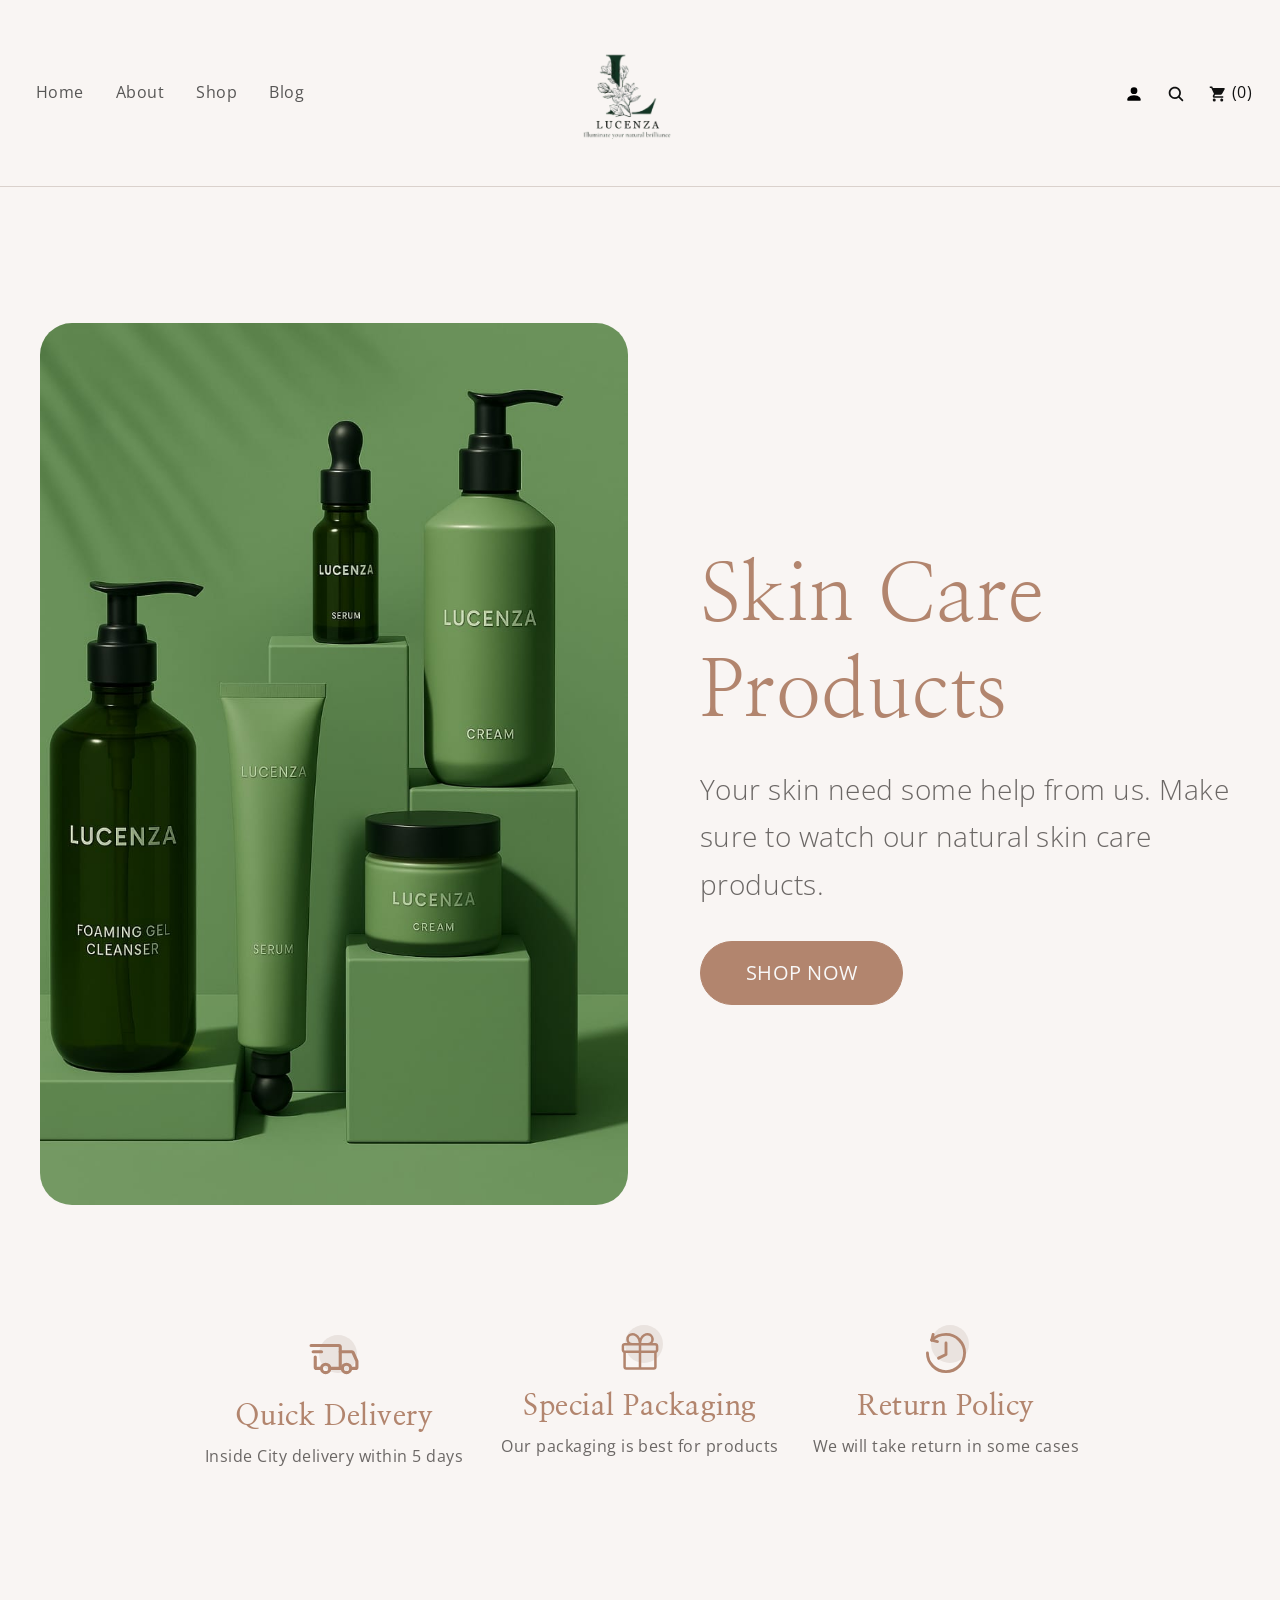
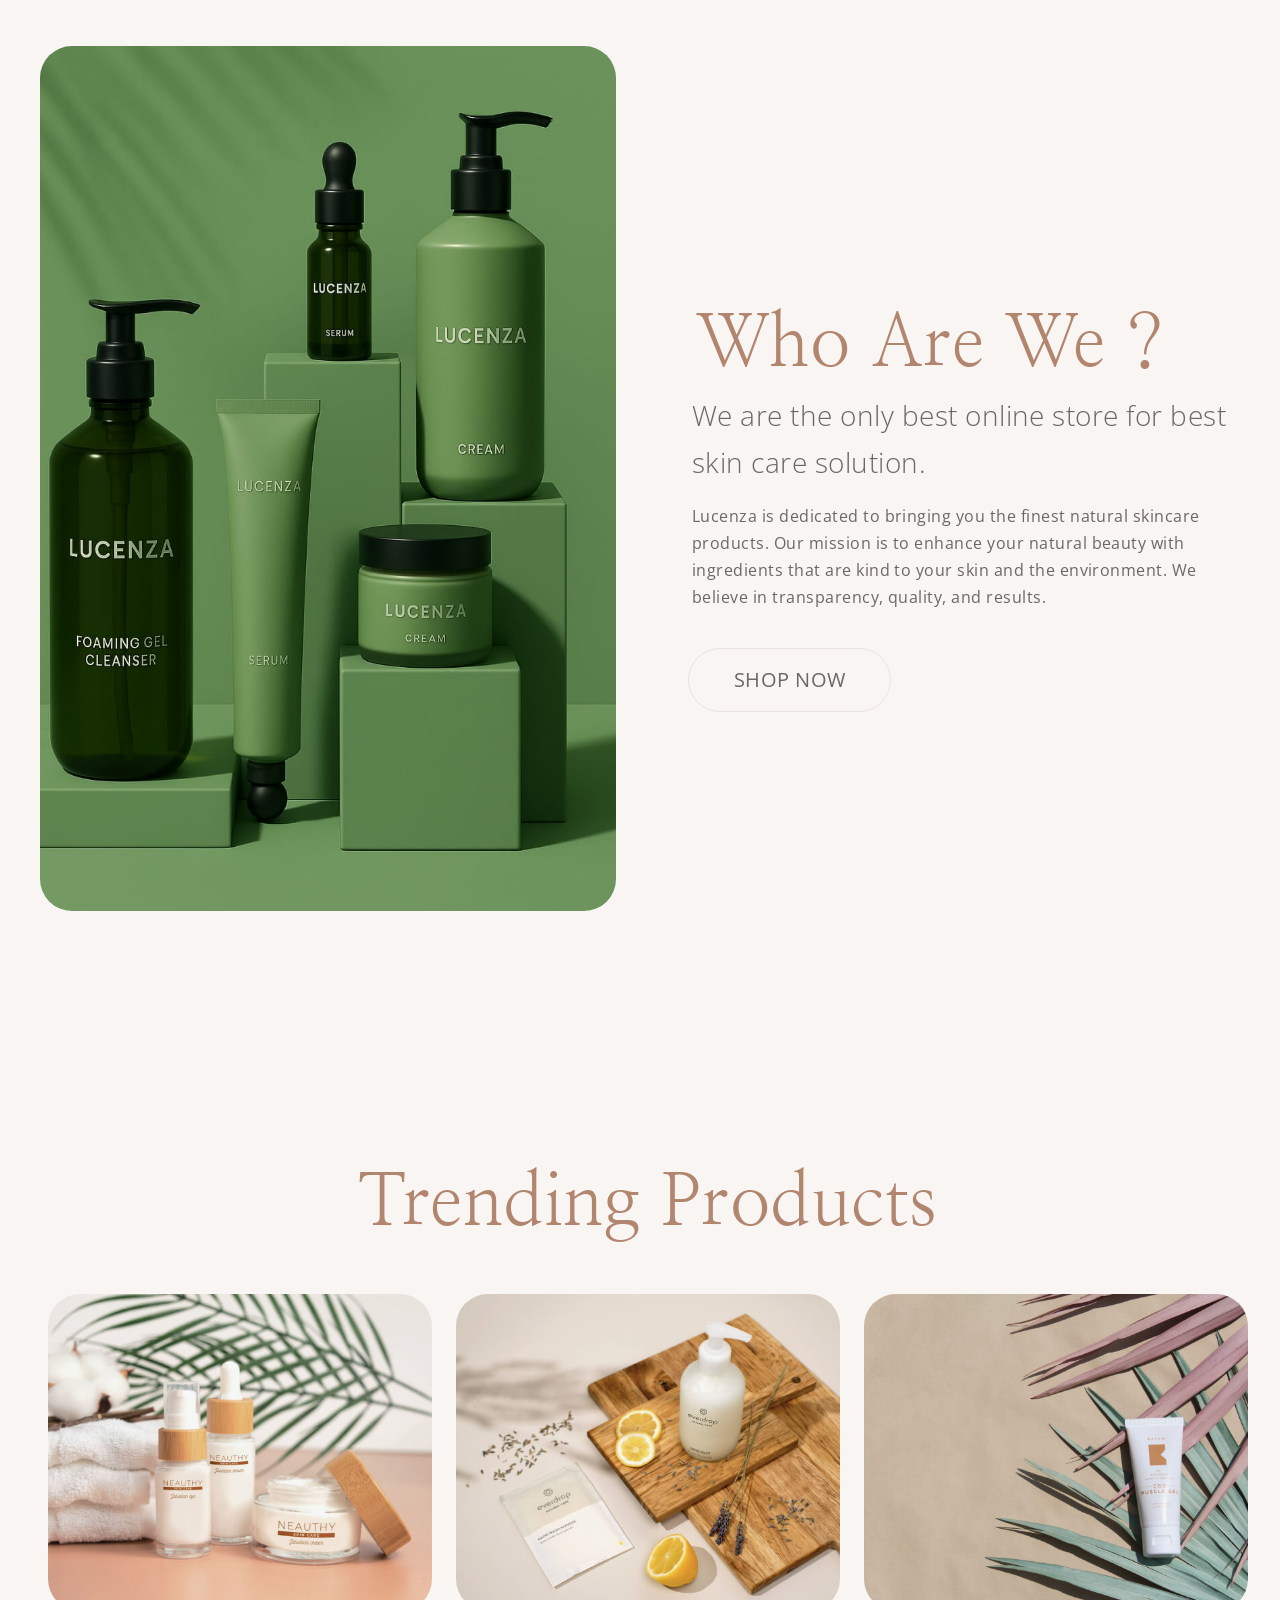
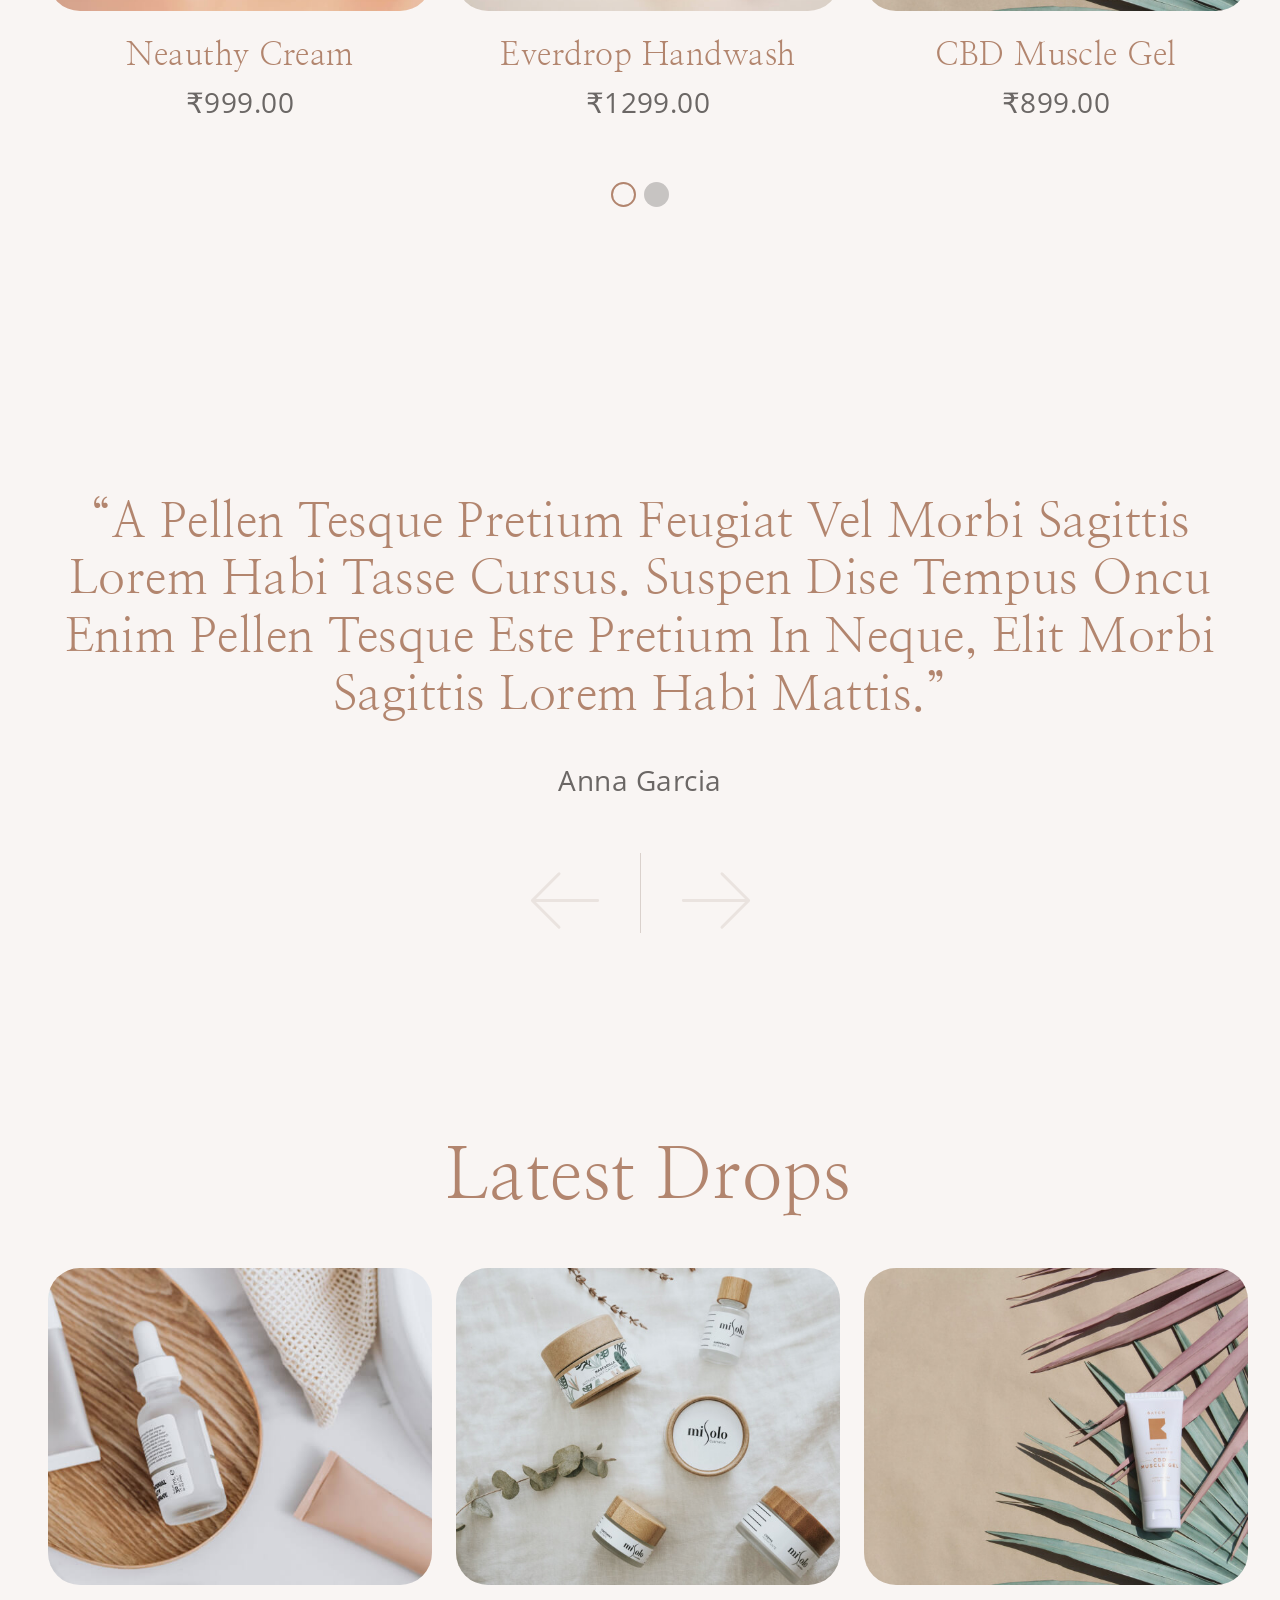
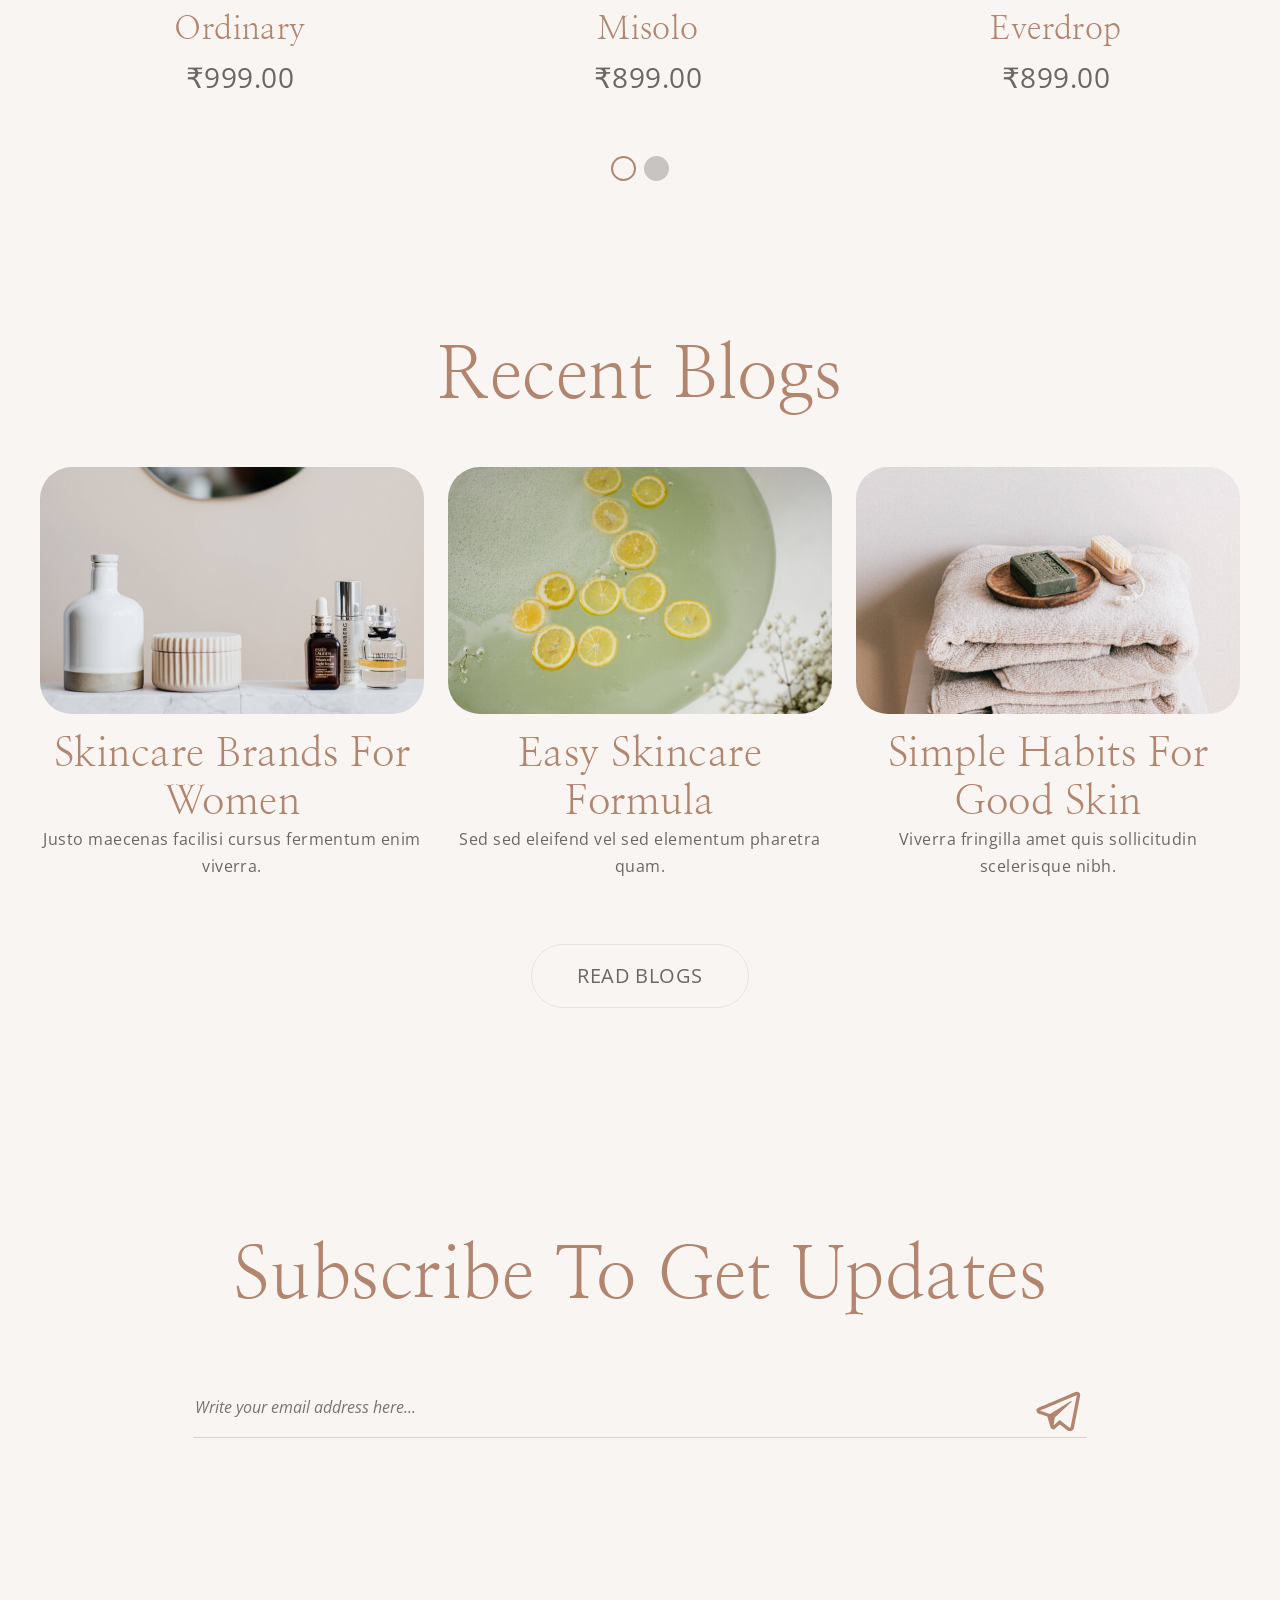
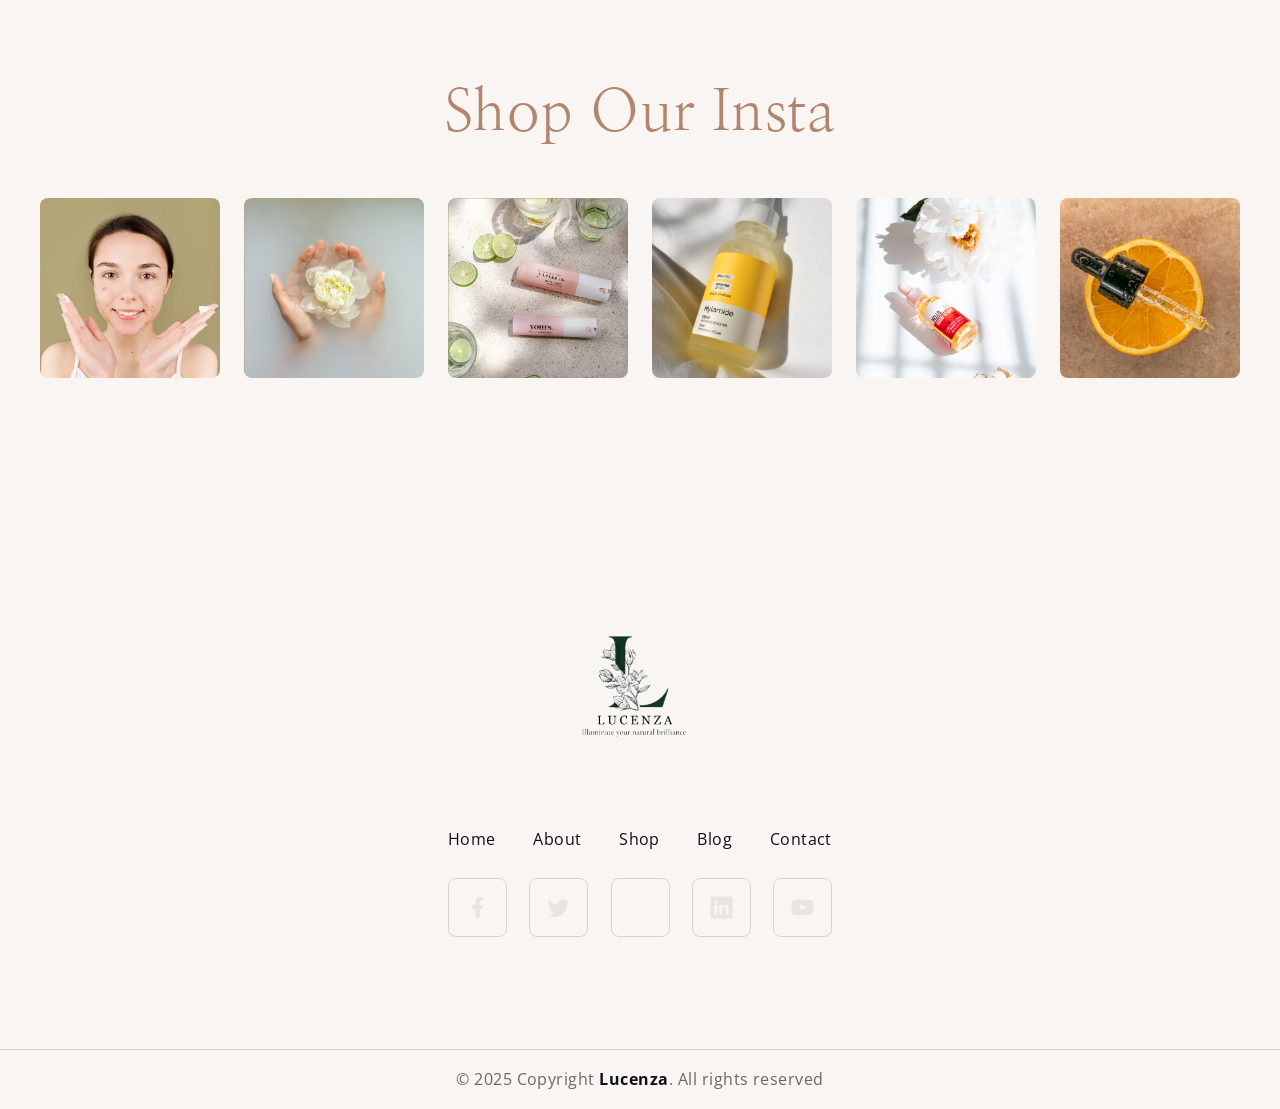
==== commit d5bd3e8d: "Update index.html" ====
--- a/index.html
+++ b/index.html
@@ -112,35 +112,20 @@
       <div class="order-md-last">
         <h4 class="d-flex justify-content-between align-items-center mb-3 border-bottom pb-3">
           <span class="text-dark">Cart</span>
-          <span class="badge bg-primary rounded-pill">3</span>
+          <span class="badge bg-primary rounded-pill cart-count">0</span>
         </h4>
-        <ul class="list-group mb-3">
-          <li class="list-group-item border-0 d-flex justify-content-between lh-sm">
+        <ul class="list-group mb-3" id="cart-list">
+          <!-- Cart items will be dynamically added here -->
+          <li class="list-group-item border-0 d-flex justify-content-between lh-sm empty-cart-msg">
             <div>
-              <h6 class="my-0">Neauthy Cream</h6>
-              <small class="text-body-secondary">Brief Description</small>
-            </div>
-            <span class="text-body-secondary">₹999</span>
-          </li>
-          <li class="list-group-item border-0 d-flex justify-content-between lh-sm">
-            <div>
-              <h6 class="my-0">Everdrop Handwash</h6>
-              <small class="text-body-secondary">Brief Description</small>
-            </div>
-            <span class="text-body-secondary">₹1299</span>
-          </li>
-          <li class="list-group-item border-0 d-flex justify-content-between lh-sm">
-            <div>
-              <h6 class="my-0">CBD Muscle Gel</h6>
-              <small class="text-body-secondary">Brief Description</small>
-            </div>
-            <span class="text-body-secondary">₹899</span>
-          </li>
-          <li class="list-group-item border-0 d-flex justify-content-between">
-            <span>Total (INR)</span>
-            <strong>₹30499</strong>
+              <h6 class="my-0">Your cart is empty</h6>
+            </div>
           </li>
         </ul>
+        <div class="d-flex justify-content-between p-3 border-top">
+          <span>Total (INR)</span>
+          <strong id="cart-total">₹0</strong>
+        </div>
         <button class="w-100 btn btn-dark btn-lg" type="submit">Continue to Checkout</button>
       </div>
     </div>
@@ -185,16 +170,16 @@
                 <div class="navbar-collapse order-1 order-lg-1" id="navbarMenu">
                   <ul class="navbar-nav mr-auto">
                     <li class="nav-item">
-                      <a class="nav-link pe-4" href="#">Home</a>
+                      <a class="nav-link pe-4" href="index.html">Home</a>
                     </li>
                     <li class="nav-item">
-                      <a class="nav-link pe-4" href="#">About</a>
+                      <a class="nav-link pe-4" href="#about-us">About</a>
                     </li>
                     <li class="nav-item">
-                      <a class="nav-link pe-4" href="#">Shop</a>
+                      <a class="nav-link pe-4" href="#trending-products">Shop</a>
                     </li>
                     <li class="nav-item">
-                      <a class="nav-link pe-4" href="#">Blog</a>
+                      <a class="nav-link pe-4" href="#latest-blog">Blog</a>
                     </li>
 
 
@@ -226,12 +211,12 @@
                     </a>
                   </li>
                   <li>
-                    <a href="cart.html" data-bs-toggle="offcanvas" data-bs-target="#offcanvasCart"
+                    <a href="#" data-bs-toggle="offcanvas" data-bs-target="#offcanvasCart"
                       aria-controls="offcanvasCart">
                       <svg class="cart" width="18" height="18">
                         <use xlink:href="#cart"></use>
                       </svg>
-                      <span>(0)</span>
+                      <span class="cart-count">(0)</span>
                     </a>
                   </li>
                 </ul>
@@ -257,7 +242,7 @@
             <h1 class="display-1">Skin Care Products</h1>
             <p class="fs-3 fw-light">Your skin need some help from us. Make sure to watch our natural skin care
               products.</p>
-            <a href="#" class="btn btn-lg btn-primary text-uppercase mt-3 rounded-5">Shop Now</a>
+            <a href="#trending-products" class="btn btn-lg btn-primary text-uppercase mt-3 rounded-5">Shop Now</a>
           </div>
         </div>
       </div>
@@ -315,13 +300,13 @@
   </section>
 
 
-  <!-- <section id="about-us" class="py-lg-8">
+  <section id="about-us" class="py-lg-8">
     <div class="container">
       <div class="row align-items-center g-md-5">
         <div class="col-lg-6 col-md-6 col-sm-12 mb-5">
           <div class="display-header">
             <div class="image-holder">
-              <img src="images/single-image1.png" alt="about" class="img-fluid">
+              <img src="images2/Hero.jpg" alt="about" class="img-fluid rounded-5">
             </div>
           </div>
         </div>
@@ -329,17 +314,15 @@
           <div class="p-1">
             <h2 class="display-2 m-1">Who Are We ?</h2>
             <p class="fs-3 fw-light">We are the only best online store for best skin care solution.</p>
-            <p>Et id sapien id enim, sit tempor cursus elit, fusce. Nunc tristique facilisis consectetur at vivamus ut
-              porta porta. Ut nisl, tortor, aliquam blandit vitae vehicula vivamus leo nullam urna, scelerisque unc
-              lectus phasellus adipiscing arcu. Tristique facilisis nunc consectetur at tempor cursusut porta .</p>
+            <p>Lucenza is dedicated to bringing you the finest natural skincare products. Our mission is to enhance your natural beauty with ingredients that are kind to your skin and the environment. We believe in transparency, quality, and results.</p>
           </div>
           <div class="text-left">
-            <a href="shop.html" class="btn btn-lg btn-outline-gray text-uppercase mt-3 rounded-5">About Us</a>
-          </div>
-        </div>
-      </div>
-    </div>
-  </section> -->
+            <a href="#trending-products" class="btn btn-lg btn-outline-gray text-uppercase mt-3 rounded-5">Shop Now</a>
+          </div>
+        </div>
+      </div>
+    </div>
+  </section>
 
 
   <section id="trending-products" class="product-carousel overflow-hidden p-5 bg-overlay position-relative">
@@ -356,7 +339,7 @@
                 <div
                   class="cart-button overlay-item position-absolute d-flex justify-content-center align-items-center">
                   <div class="btn-left">
-                    <a href="#" class="btn btn-normal text-light">Add to Cart</a>
+                    <a href="#" class="btn btn-normal text-light" data-bs-toggle="offcanvas" data-bs-target="#offcanvasCart" aria-controls="offcanvasCart">Add to Cart</a>
                   </div>
                 </div>
               </div>
@@ -375,7 +358,7 @@
                 <div
                   class="cart-button overlay-item position-absolute d-flex justify-content-center align-items-center">
                   <div class="btn-left">
-                    <a href="#" class="btn btn-normal text-light">Add to Cart</a>
+                    <a href="#" class="btn btn-normal text-light" data-bs-toggle="offcanvas" data-bs-target="#offcanvasCart" aria-controls="offcanvasCart">Add to Cart</a>
                   </div>
                 </div>
               </div>
@@ -394,7 +377,7 @@
                 <div
                   class="cart-button overlay-item position-absolute d-flex justify-content-center align-items-center">
                   <div class="btn-left">
-                    <a href="#" class="btn btn-normal text-light">Add to Cart</a>
+                    <a href="#" class="btn btn-normal text-light" data-bs-toggle="offcanvas" data-bs-target="#offcanvasCart" aria-controls="offcanvasCart">Add to Cart</a>
                   </div>
                 </div>
               </div>
@@ -413,7 +396,7 @@
                 <div
                   class="cart-button overlay-item position-absolute d-flex justify-content-center align-items-center">
                   <div class="btn-left">
-                    <a href="#" class="btn btn-normal text-light">Add to Cart</a>
+                    <a href="#" class="btn btn-normal text-light" data-bs-toggle="offcanvas" data-bs-target="#offcanvasCart" aria-controls="offcanvasCart">Add to Cart</a>
                   </div>
                 </div>
               </div>
@@ -490,7 +473,7 @@
                 <div
                   class="cart-button overlay-item position-absolute d-flex justify-content-center align-items-center">
                   <div class="btn-left">
-                    <a href="#" class="btn btn-normal text-light">Add to Cart</a>
+                    <a href="#" class="btn btn-normal text-light" data-bs-toggle="offcanvas" data-bs-target="#offcanvasCart" aria-controls="offcanvasCart">Add to Cart</a>
                   </div>
                 </div>
               </div>
@@ -509,7 +492,7 @@
                 <div
                   class="cart-button overlay-item position-absolute d-flex justify-content-center align-items-center">
                   <div class="btn-left">
-                    <a href="#" class="btn btn-normal text-light">Add to Cart</a>
+                    <a href="#" class="btn btn-normal text-light" data-bs-toggle="offcanvas" data-bs-target="#offcanvasCart" aria-controls="offcanvasCart">Add to Cart</a>
                   </div>
                 </div>
               </div>
@@ -528,7 +511,7 @@
                 <div
                   class="cart-button overlay-item position-absolute d-flex justify-content-center align-items-center">
                   <div class="btn-left">
-                    <a href="#" class="btn btn-normal text-light">Add to Cart</a>
+                    <a href="#" class="btn btn-normal text-light" data-bs-toggle="offcanvas" data-bs-target="#offcanvasCart" aria-controls="offcanvasCart">Add to Cart</a>
                   </div>
                 </div>
               </div>
@@ -547,7 +530,7 @@
                 <div
                   class="cart-button overlay-item position-absolute d-flex justify-content-center align-items-center">
                   <div class="btn-left">
-                    <a href="#" class="btn btn-normal text-light">Add to Cart</a>
+                    <a href="#" class="btn btn-normal text-light" data-bs-toggle="offcanvas" data-bs-target="#offcanvasCart" aria-controls="offcanvasCart">Add to Cart</a>
                   </div>
                 </div>
               </div>
@@ -619,7 +602,7 @@
         </div>
       </div>
       <div class="text-center">
-        <a href="shop.html" class="btn btn-lg btn-outline-gray text-uppercase mt-3 rounded-5">Read Blogs</a>
+        <a href="#latest-blog" class="btn btn-lg btn-outline-gray text-uppercase mt-3 rounded-5">Read Blogs</a>
       </div>
     </div>
   </section>
@@ -740,19 +723,19 @@
           </div>
           <ul class="menu-list list-unstyled d-flex justify-content-between">
             <li class="pb-2">
-              <a href="#">Home</a>
+              <a href="index.html">Home</a>
             </li>
             <li class="pb-2">
-              <a href="#">About</a>
+              <a href="#about-us">About</a>
             </li>
             <li class="pb-2">
-              <a href="#">Shop</a>
+              <a href="#trending-products">Shop</a>
             </li>
             <li class="pb-2">
-              <a href="#">Blog</a>
+              <a href="#latest-blog">Blog</a>
             </li>
             <li class="pb-2">
-              <a href="#">Contact</a>
+              <a href="#subscribe">Contact</a>
             </li>
           </ul>
           <ul class="social-links list-unstyled d-flex justify-content-between">
@@ -813,4 +796,4 @@
   <script src="js/script.js"></script>
 </body>
 
-</html>+</html>
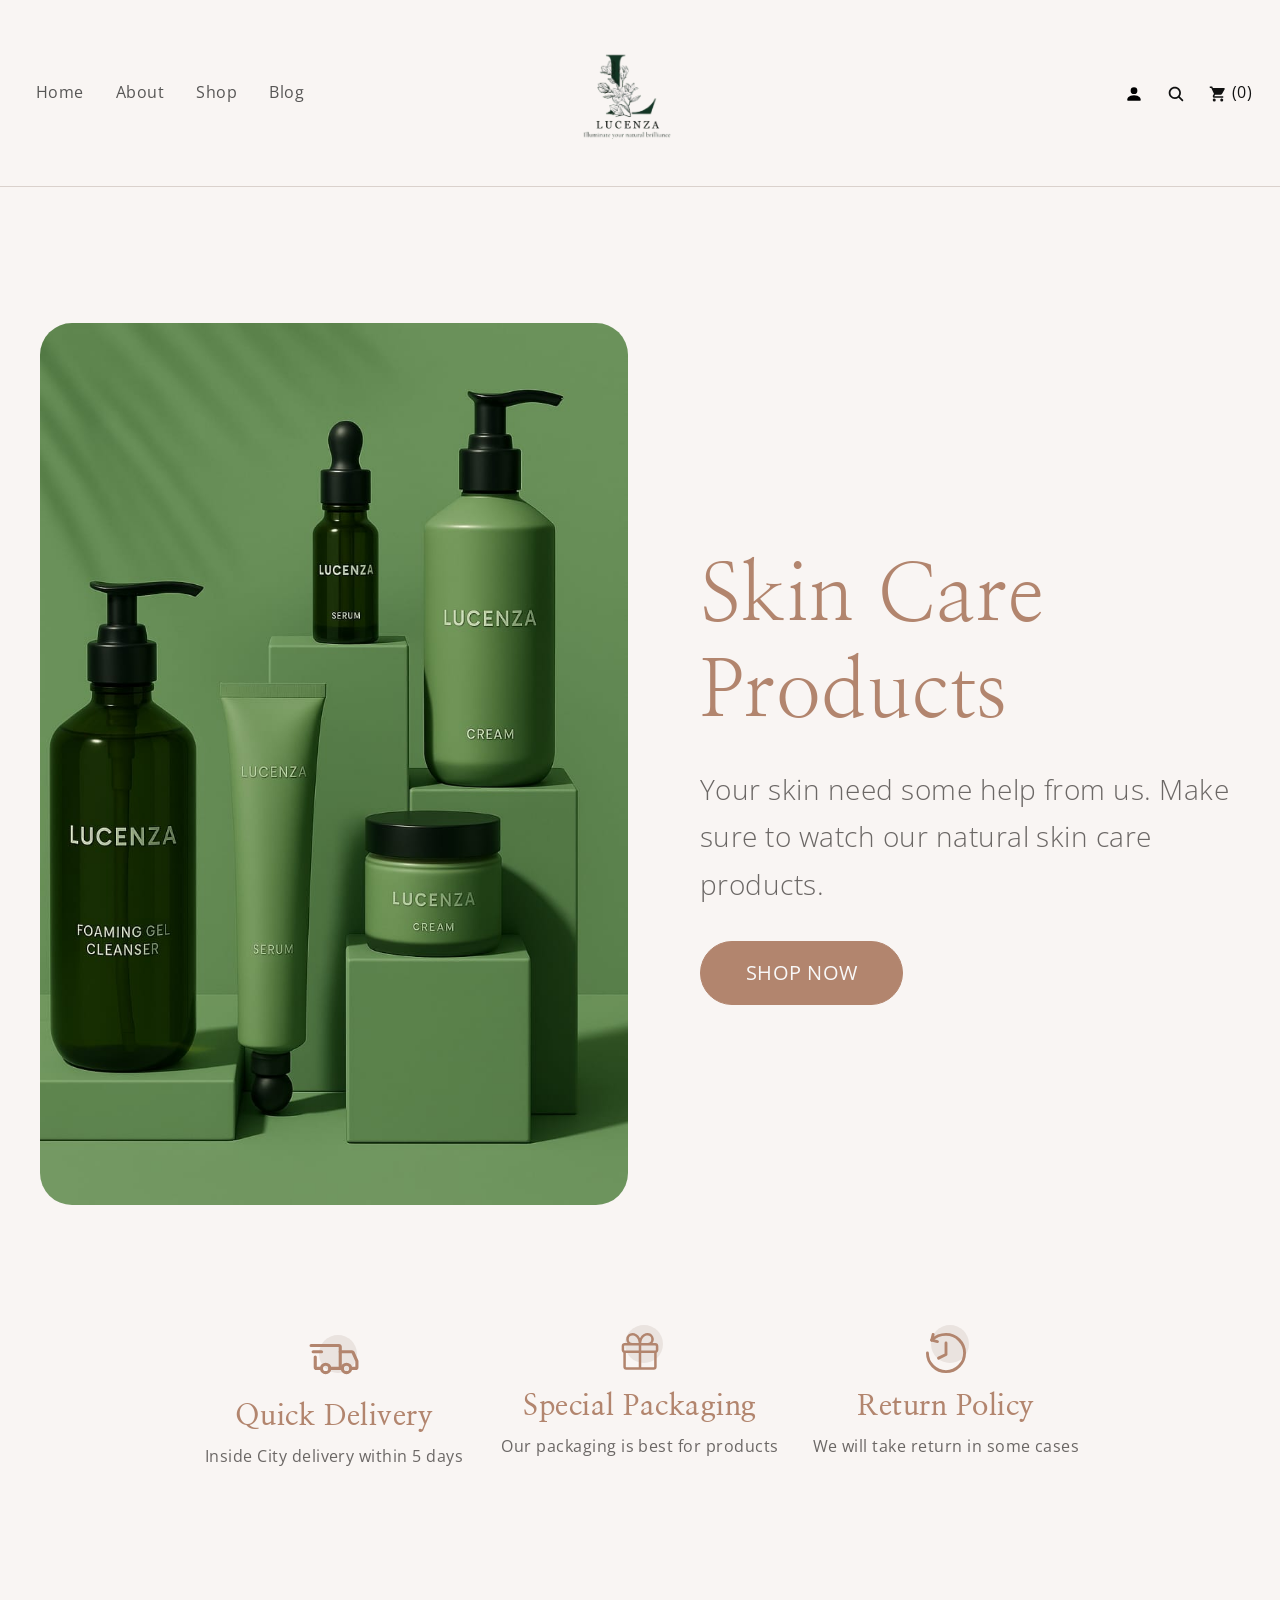
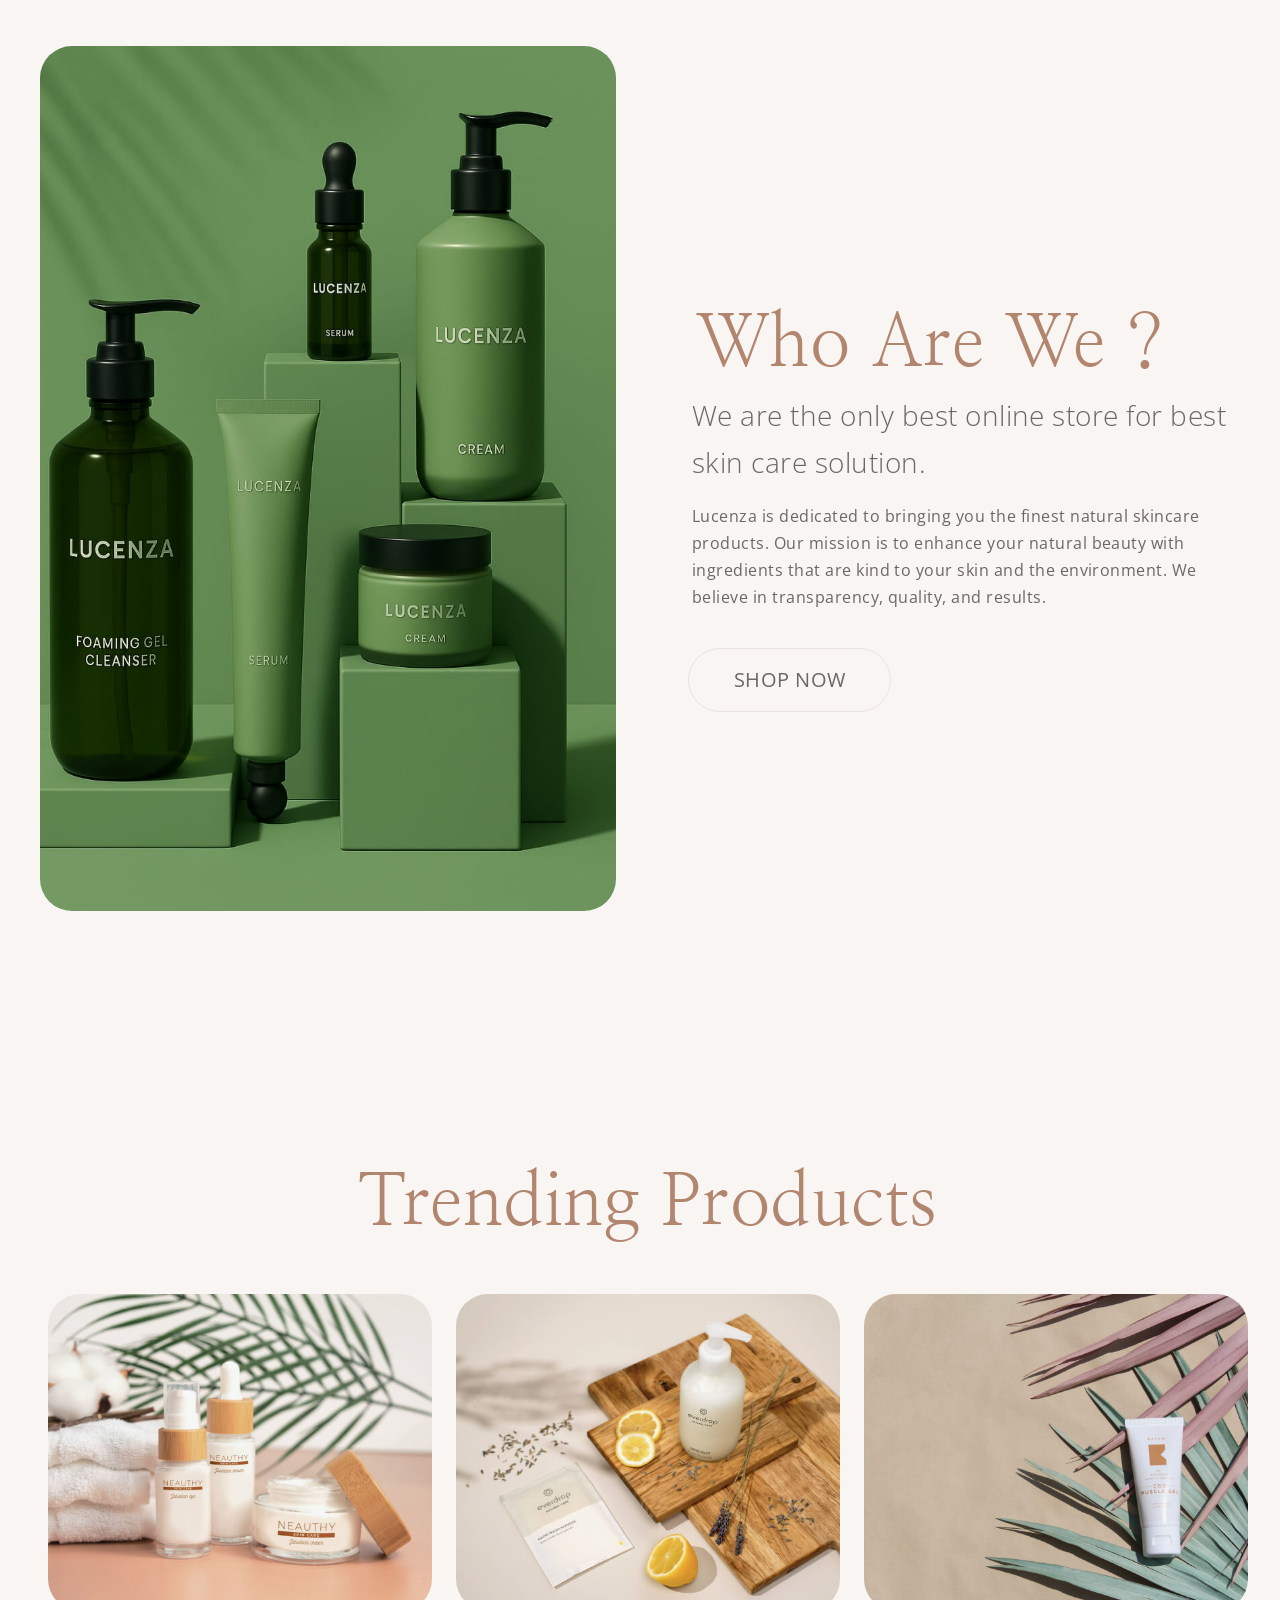
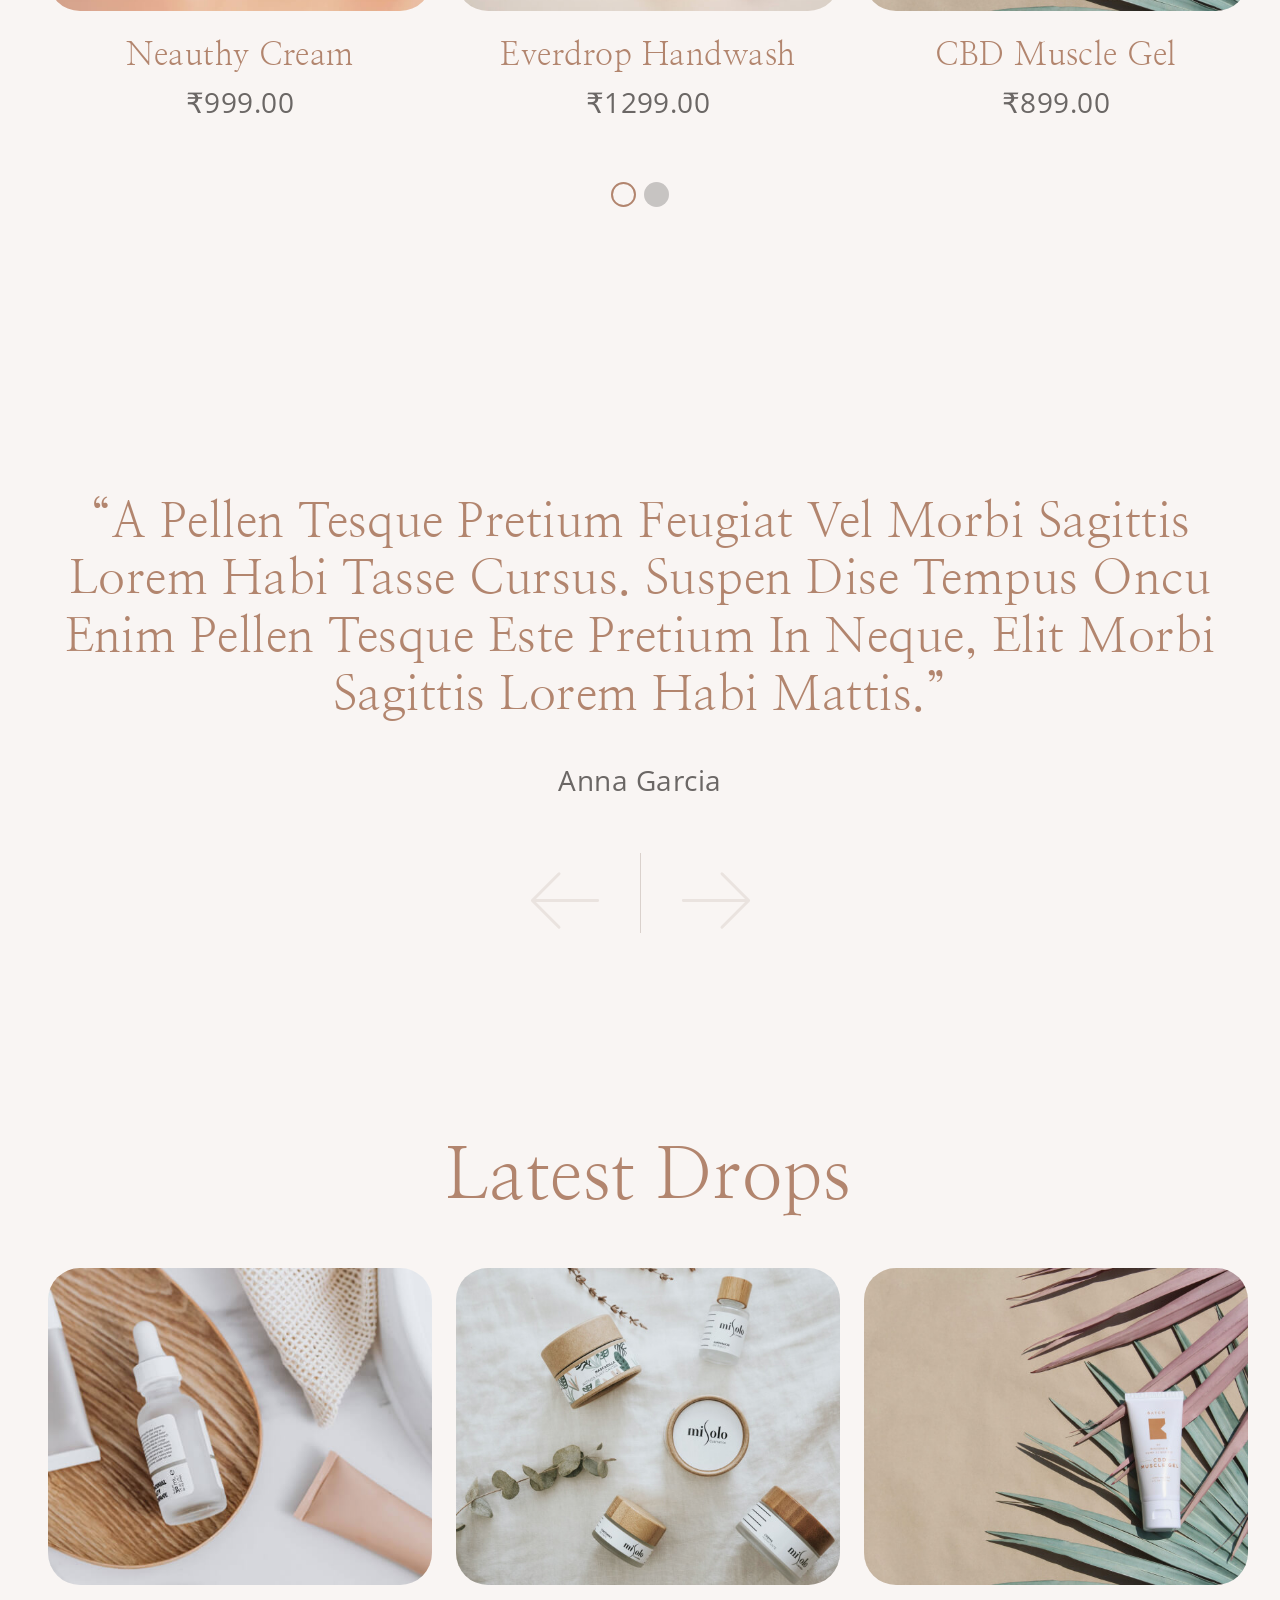
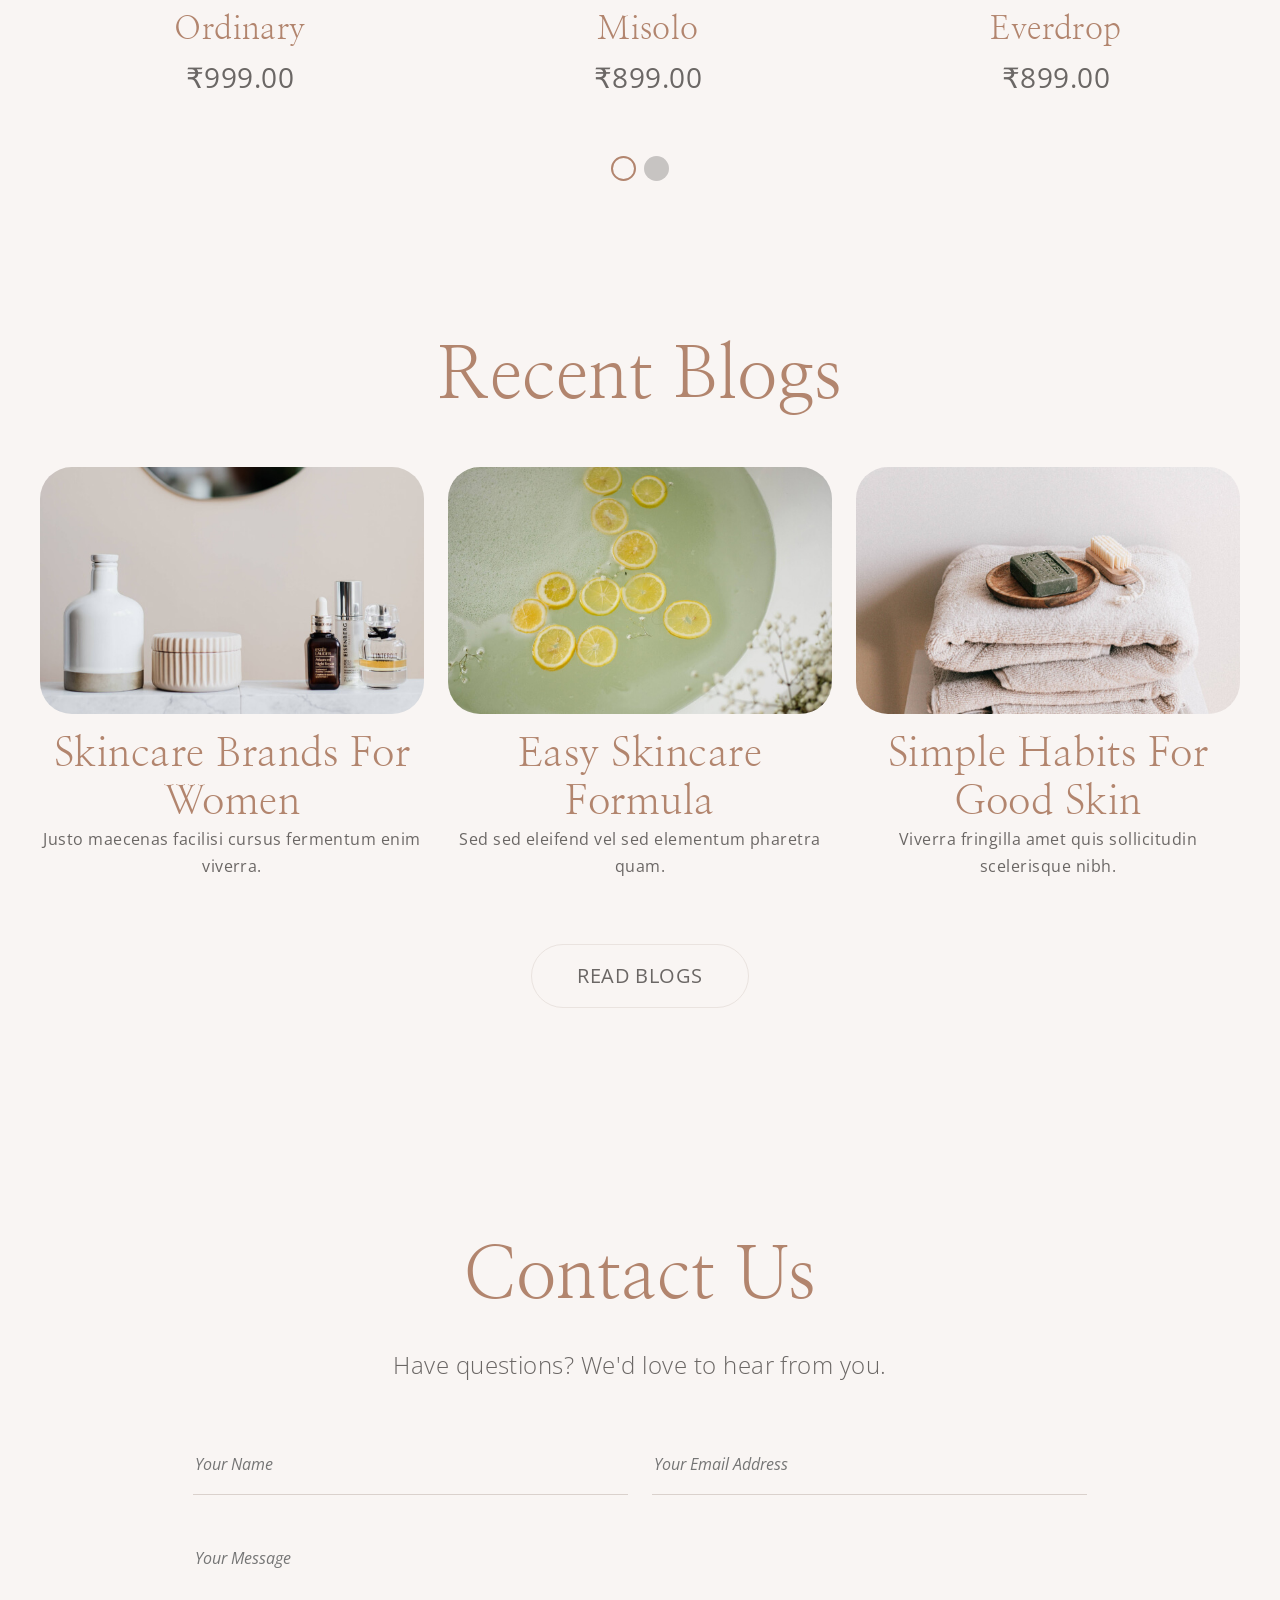
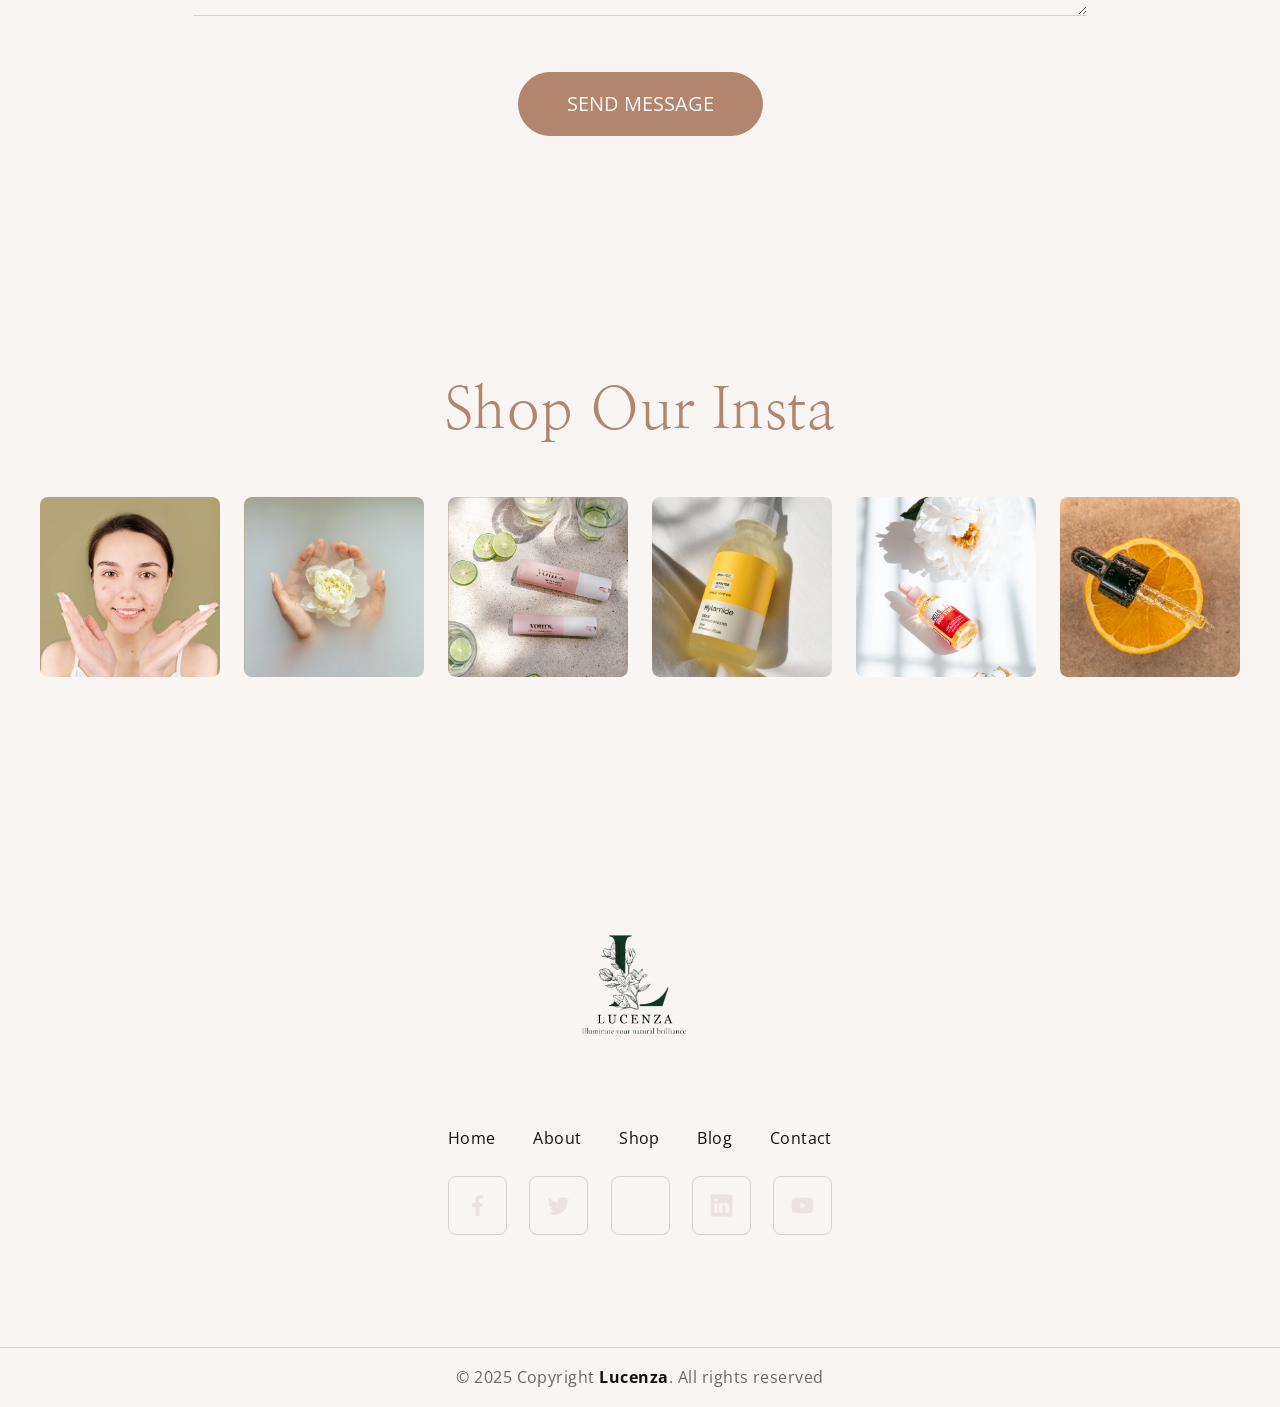
==== commit 9b9e2877: "Update index.html" ====
--- a/index.html
+++ b/index.html
@@ -558,13 +558,13 @@
         <div class="col-lg-4 col-md-6">
           <article class="card-item mb-5">
             <div class="card-image text-center">
-              <a href="single-post.html">
+              <a href="#subscribe">
                 <img src="images/post-image1.jpg" alt="post-image" class="img-fluid rounded-5">
               </a>
             </div>
             <div class="card-body text-center my-3">
               <h3 class="display-6 text-capitalize m-0">
-                <a href="single-post.html" class="text-primary">Skincare brands for women</a>
+                <a href="#subscribe" class="text-primary">Skincare brands for women</a>
               </h3>
               <p>Justo maecenas facilisi cursus fermentum enim viverra.</p>
             </div>
@@ -573,13 +573,13 @@
         <div class="col-lg-4 col-md-6">
           <article class="card-item mb-5">
             <div class="card-image text-center">
-              <a href="single-post.html">
+              <a href="#subscribe">
                 <img src="images/post-image2.jpg" alt="post-image" class="img-fluid rounded-5">
               </a>
             </div>
             <div class="card-body text-center my-3">
               <h3 class="display-6 text-capitalize m-0">
-                <a href="single-post.html" class="text-primary">Easy skincare formula</a>
+                <a href="#subscribe" class="text-primary">Easy skincare formula</a>
               </h3>
               <p>Sed sed eleifend vel sed elementum pharetra quam.</p>
             </div>
@@ -588,13 +588,13 @@
         <div class="col-lg-4 col-md-6">
           <article class="card-item mb-5">
             <div class="card-image text-center">
-              <a href="single-post.html">
+              <a href="#subscribe">
                 <img src="images/post-image3.jpg" alt="post-image" class="img-fluid rounded-5">
               </a>
             </div>
             <div class="card-body text-center my-3">
               <h3 class="display-6 text-capitalize m-0">
-                <a href="single-post.html" class="text-primary">Simple habits for good skin</a>
+                <a href="#subscribe" class="text-primary">Simple habits for good skin</a>
               </h3>
               <p>Viverra fringilla amet quis sollicitudin scelerisque nibh.</p>
             </div>
@@ -602,7 +602,7 @@
         </div>
       </div>
       <div class="text-center">
-        <a href="#latest-blog" class="btn btn-lg btn-outline-gray text-uppercase mt-3 rounded-5">Read Blogs</a>
+        <a href="#subscribe" class="btn btn-lg btn-outline-gray text-uppercase mt-3 rounded-5">Read Blogs</a>
       </div>
     </div>
   </section>
@@ -615,14 +615,27 @@
         <div class="col-lg-9">
           <div class="subscribe-content">
             <div class="subscribe-header text-center">
-              <h2 class="display-2 text-capitalize">Subscribe to get updates</h2>
-            </div>
-            <form id="form" class="py-5 position-relative">
-              <input type="text" name="email" placeholder="Write your email address here..."
-                class="w-100 bg-transparent border-0 border-bottom pb-3 fst-italic">
-              <svg class="send position-absolute svg-primary" width="54" height="54">
-                <use xlink:href="#send"></use>
-              </svg>
+              <h2 class="display-2 text-capitalize">Contact Us</h2>
+              <p class="fs-4 fw-light">Have questions? We'd love to hear from you.</p>
+            </div>
+            <form id="contact-form" class="py-5">
+              <div class="row">
+                <div class="col-md-6 mb-5">
+                  <input type="text" name="name" placeholder="Your Name"
+                    class="w-100 bg-transparent border-0 border-bottom pb-3 fst-italic">
+                </div>
+                <div class="col-md-6 mb-5">
+                  <input type="email" name="email" placeholder="Your Email Address"
+                    class="w-100 bg-transparent border-0 border-bottom pb-3 fst-italic" required>
+                </div>
+              </div>
+              <div class="mb-5">
+                <textarea name="message" placeholder="Your Message"
+                  class="w-100 bg-transparent border-0 border-bottom pb-3 fst-italic" rows="2"></textarea>
+              </div>
+              <div class="text-center">
+                <button type="submit" class="btn btn-lg btn-primary rounded-5 px-5 text-uppercase">Send Message</button>
+              </div>
             </form>
           </div>
         </div>
